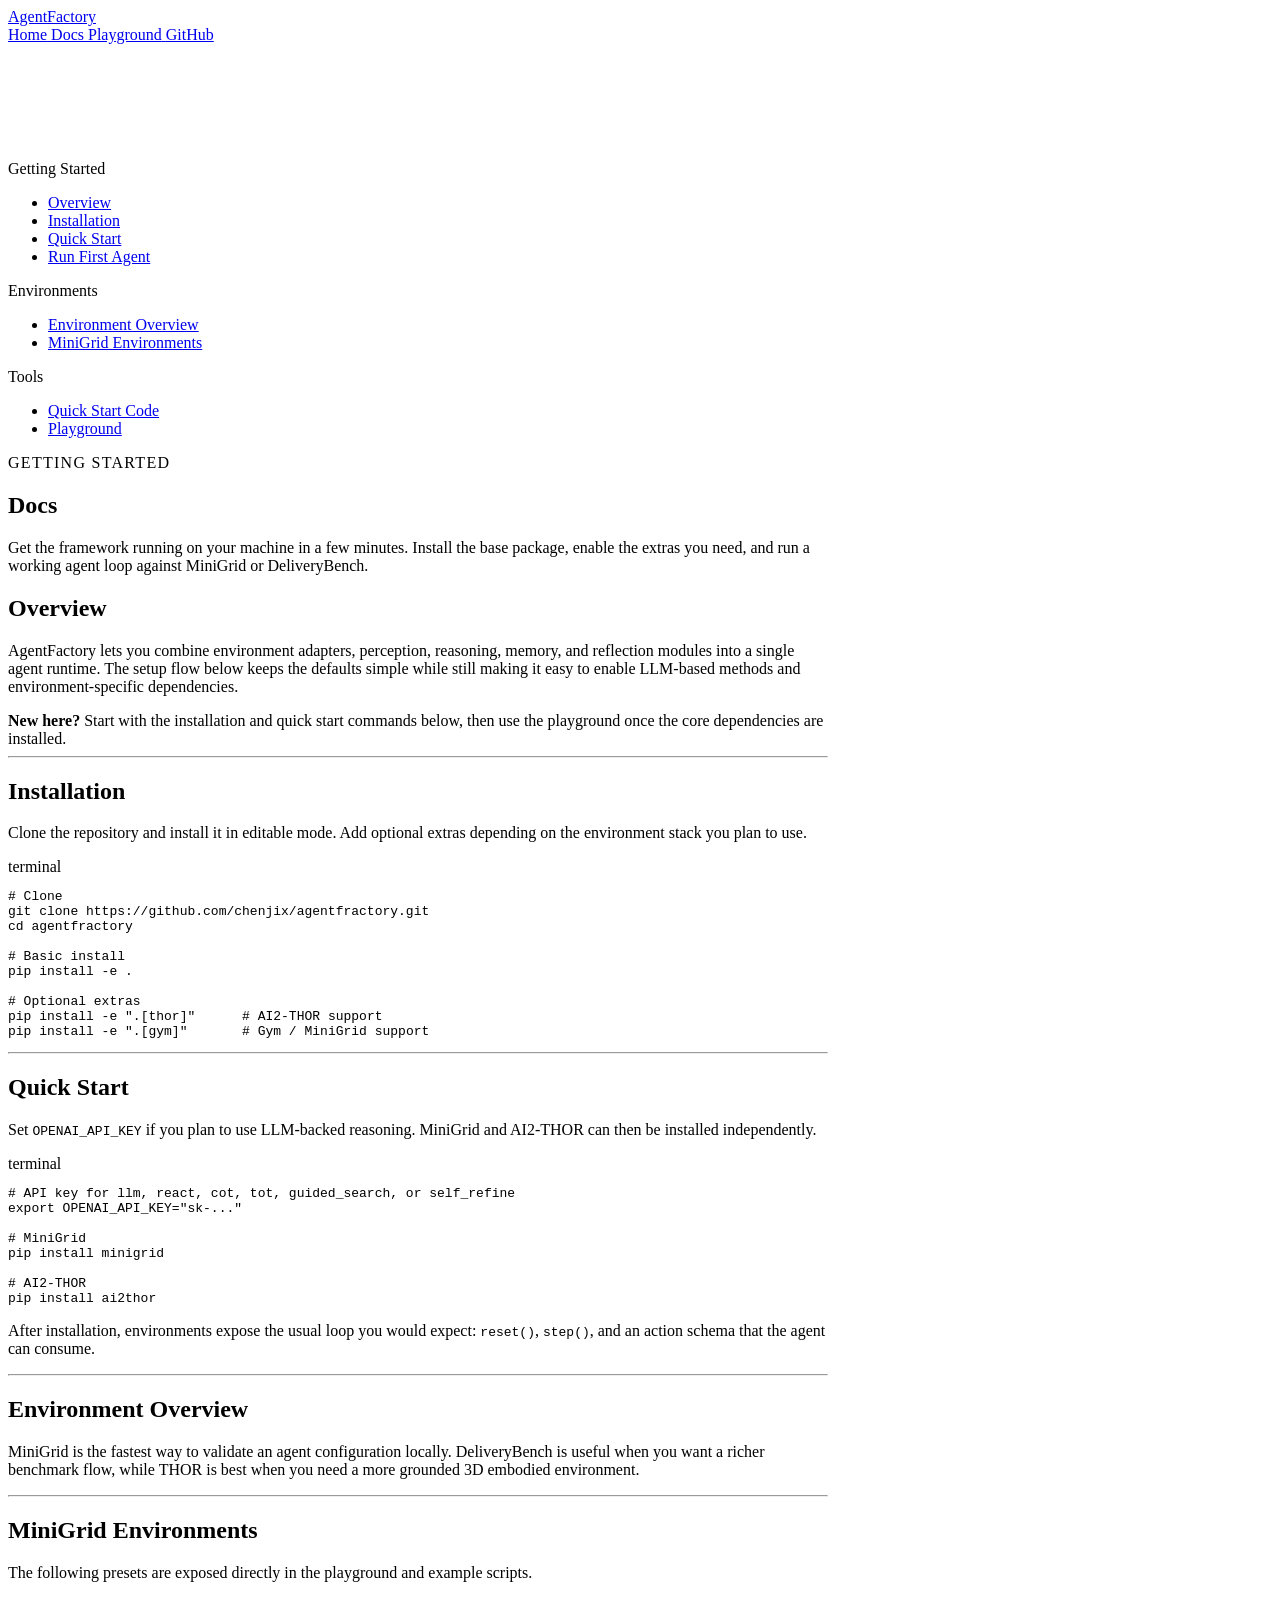
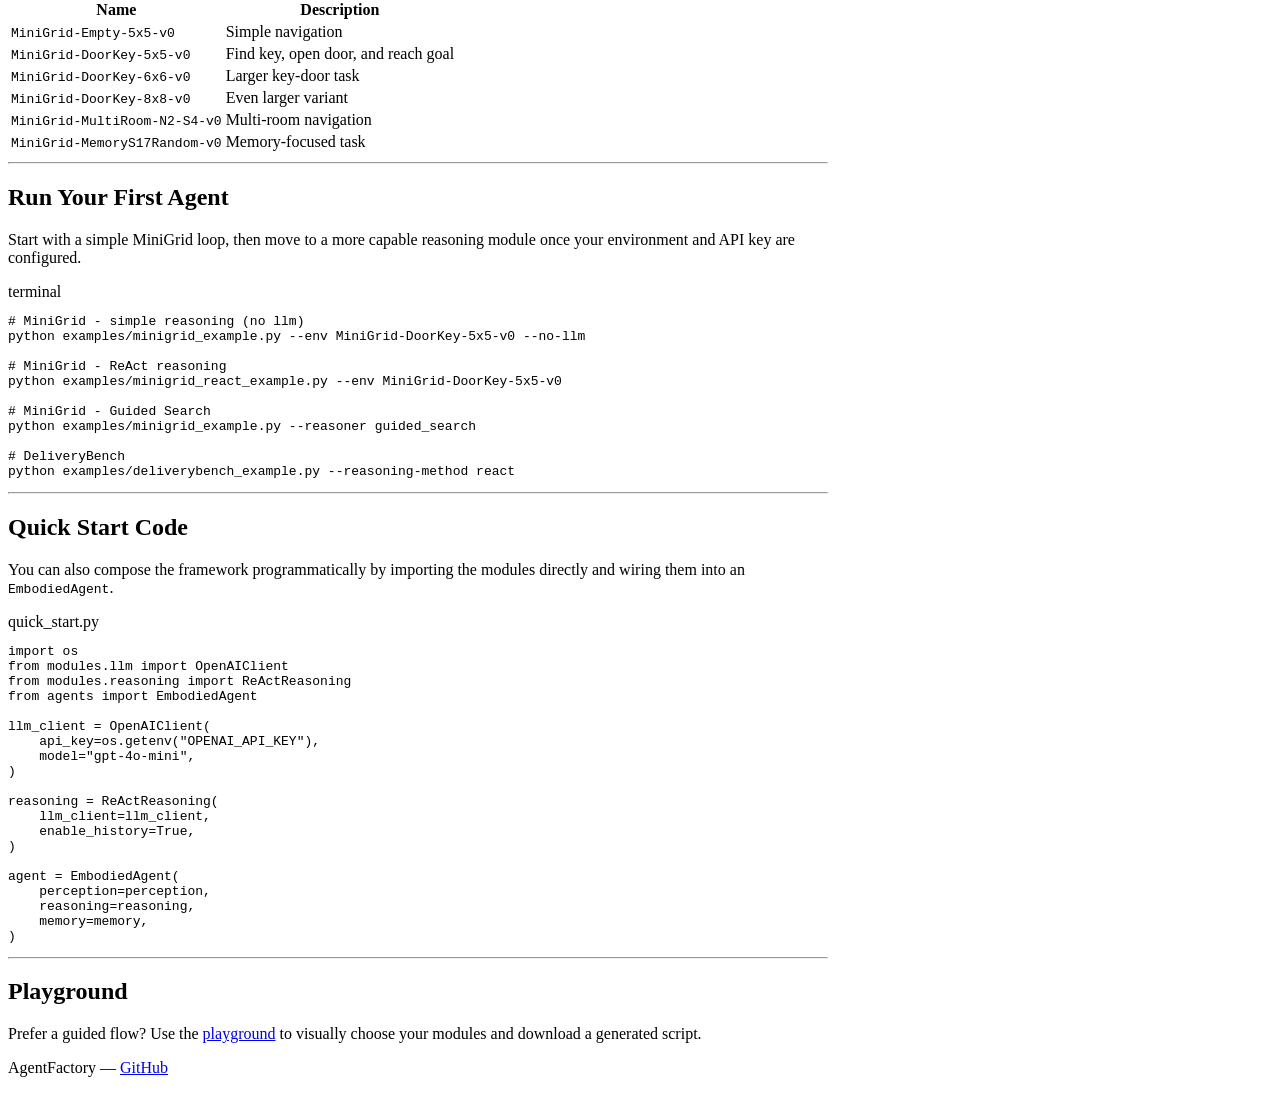
==== docs.html @ db305f82 "added html" ====
<!DOCTYPE html>
<html lang="en">

<head>
  <meta charset="UTF-8" />
  <meta name="viewport" content="width=device-width, initial-scale=1" />
  <title>Docs — AgentFactory</title>
  <meta name="description" content="Step-by-step installation and environment setup for AgentFactory." />

  <!-- Bulma + extensions -->
  <link rel="stylesheet" href="css/bulma.min.css" />
  <link rel="stylesheet" href="css/bulma-carousel.min.css" />
  <link rel="stylesheet" href="css/bulma-slider.min.css" />
  <link rel="stylesheet" href="css/fontawesome.all.min.css" />

  <!-- Project overrides -->
  <link rel="stylesheet" href="css/index.css" />
</head>

<body class="docs-light">

  <!-- ── Navbar ─────────────────────────────────────────────── -->
  <nav class="navbar is-fixed-top" role="navigation" aria-label="main navigation">
    <div class="container">
      <div class="navbar-brand">
        <a class="navbar-item has-text-weight-semibold" href="index.html">
          <span class="icon has-text-info mr-2"><i class="fas fa-robot"></i></span>
          AgentFactory
        </a>
        <a role="button" class="navbar-burger" aria-label="menu" aria-expanded="false" data-target="mainNav">
          <span aria-hidden="true"></span>
          <span aria-hidden="true"></span>
          <span aria-hidden="true"></span>
        </a>
      </div>
      <div id="mainNav" class="navbar-menu">
        <div class="navbar-end">
          <a class="navbar-item" href="index.html">
            <span class="icon"><i class="fas fa-home"></i></span><span>Home</span>
          </a>
          <a class="navbar-item is-active" href="docs.html">
            <span class="icon"><i class="fas fa-book"></i></span><span>Docs</span>
          </a>
          <a class="navbar-item" href="playground.html">
            <span class="icon"><i class="fas fa-cogs"></i></span><span>Playground</span>
          </a>
          <a class="navbar-item" href="https://github.com/chenjix/agentfractory" target="_blank" rel="noopener">
            <span class="icon"><i class="fab fa-github"></i></span><span>GitHub</span>
          </a>
        </div>
      </div>
    </div>
  </nav>

  <!-- ── Main content ───────────────────────────────────────── -->
  <section class="section" style="padding-top: 100px;">
    <div class="container">
      <div class="columns">

        <!-- Sidebar -->
        <div class="column is-3">
          <aside class="menu is-sticky" style="position: sticky; top: 88px;">
            <p class="menu-label">Getting Started</p>
            <ul class="menu-list">
              <li><a class="is-active" href="#overview">Overview</a></li>
              <li><a href="#installation">Installation</a></li>
              <li><a href="#quick-start">Quick Start</a></li>
              <li><a href="#run-first-agent">Run First Agent</a></li>
            </ul>
            <p class="menu-label">Environments</p>
            <ul class="menu-list">
              <li><a href="#environment-overview">Environment Overview</a></li>
              <li><a href="#minigrid-environments">MiniGrid Environments</a></li>
            </ul>
            <p class="menu-label">Tools</p>
            <ul class="menu-list">
              <li><a href="#quick-start-code">Quick Start Code</a></li>
              <li><a href="#interactive-demo">Playground</a></li>
            </ul>
          </aside>
        </div>

        <!-- Content -->
        <div class="column is-9">
          <div class="content" style="max-width: 820px;">

            <!-- Header -->
            <header id="overview" class="mb-6">
              <p class="is-size-7 has-text-weight-bold has-text-grey" style="text-transform: uppercase; letter-spacing: 0.08em;">Getting Started</p>
              <h1 class="title is-2 mt-2">Docs</h1>
              <p class="subtitle is-5 has-text-grey">
                Get the framework running on your machine in a few minutes. Install the base package,
                enable the extras you need, and run a working agent loop against MiniGrid or DeliveryBench.
              </p>
            </header>

            <!-- Overview -->
            <section class="mb-6">
              <h2 class="title is-4">Overview</h2>
              <p>
                AgentFactory lets you combine environment adapters, perception,
                reasoning, memory, and reflection modules into a single agent runtime. The setup flow
                below keeps the defaults simple while still making it easy to enable LLM-based methods
                and environment-specific dependencies.
              </p>
              <div class="notification is-info is-light mt-4">
                <strong>New here?</strong> Start with the installation and quick start commands below,
                then use the playground once the core dependencies are installed.
              </div>
            </section>

            <!-- Installation -->
            <hr />
            <section id="installation" class="mb-6">
              <h2 class="title is-4">Installation</h2>
              <p>
                Clone the repository and install it in editable mode. Add optional extras depending on
                the environment stack you plan to use.
              </p>
              <div class="code-panel mt-4">
                <div class="code-toolbar">
                  <span class="code-filename">terminal</span>
                </div>
                <div class="code-body">
                  <pre><span class="cmt"># Clone</span>
git clone https://github.com/chenjix/agentfractory.git
cd agentfractory

<span class="cmt"># Basic install</span>
pip install -e .

<span class="cmt"># Optional extras</span>
pip install -e <span class="str">".[thor]"</span>      <span class="cmt"># AI2-THOR support</span>
pip install -e <span class="str">".[gym]"</span>       <span class="cmt"># Gym / MiniGrid support</span></pre>
                </div>
              </div>
            </section>

            <!-- Quick Start -->
            <hr />
            <section id="quick-start" class="mb-6">
              <h2 class="title is-4">Quick Start</h2>
              <p>
                Set <code class="setup-inline-code">OPENAI_API_KEY</code> if you plan to use
                LLM-backed reasoning. MiniGrid and AI2-THOR can then be installed independently.
              </p>
              <div class="code-panel mt-4">
                <div class="code-toolbar">
                  <span class="code-filename">terminal</span>
                </div>
                <div class="code-body">
                  <pre><span class="cmt"># API key for llm, react, cot, tot, guided_search, or self_refine</span>
<span class="kw">export</span> OPENAI_API_KEY=<span class="str">"sk-..."</span>

<span class="cmt"># MiniGrid</span>
pip install minigrid

<span class="cmt"># AI2-THOR</span>
pip install ai2thor</pre>
                </div>
              </div>
              <p class="mt-4">
                After installation, environments expose the usual loop you would expect:
                <code class="setup-inline-code">reset()</code>,
                <code class="setup-inline-code">step()</code>, and an action schema that the agent can
                consume.
              </p>
            </section>

            <!-- Environment Overview -->
            <hr />
            <section id="environment-overview" class="mb-6">
              <h2 class="title is-4">Environment Overview</h2>
              <p>
                MiniGrid is the fastest way to validate an agent configuration locally. DeliveryBench
                is useful when you want a richer benchmark flow, while THOR is best when you need a
                more grounded 3D embodied environment.
              </p>
            </section>

            <!-- MiniGrid Environments -->
            <hr />
            <section id="minigrid-environments" class="mb-6">
              <h2 class="title is-4">MiniGrid Environments</h2>
              <p>
                The following presets are exposed directly in the playground and example scripts.
              </p>
              <div class="box mt-4 p-0" style="overflow: hidden;">
                <table class="table is-striped is-fullwidth mb-0">
                  <thead>
                    <tr>
                      <th>Name</th>
                      <th>Description</th>
                    </tr>
                  </thead>
                  <tbody>
                    <tr>
                      <td><code>MiniGrid-Empty-5x5-v0</code></td>
                      <td>Simple navigation</td>
                    </tr>
                    <tr>
                      <td><code>MiniGrid-DoorKey-5x5-v0</code></td>
                      <td>Find key, open door, and reach goal</td>
                    </tr>
                    <tr>
                      <td><code>MiniGrid-DoorKey-6x6-v0</code></td>
                      <td>Larger key-door task</td>
                    </tr>
                    <tr>
                      <td><code>MiniGrid-DoorKey-8x8-v0</code></td>
                      <td>Even larger variant</td>
                    </tr>
                    <tr>
                      <td><code>MiniGrid-MultiRoom-N2-S4-v0</code></td>
                      <td>Multi-room navigation</td>
                    </tr>
                    <tr>
                      <td><code>MiniGrid-MemoryS17Random-v0</code></td>
                      <td>Memory-focused task</td>
                    </tr>
                  </tbody>
                </table>
              </div>
            </section>

            <!-- Run Your First Agent -->
            <hr />
            <section id="run-first-agent" class="mb-6">
              <h2 class="title is-4">Run Your First Agent</h2>
              <p>
                Start with a simple MiniGrid loop, then move to a more capable reasoning module once
                your environment and API key are configured.
              </p>
              <div class="code-panel mt-4">
                <div class="code-toolbar">
                  <span class="code-filename">terminal</span>
                </div>
                <div class="code-body">
                  <pre><span class="cmt"># MiniGrid - simple reasoning (no llm)</span>
python examples/minigrid_example.py --env MiniGrid-DoorKey-5x5-v0 --no-llm

<span class="cmt"># MiniGrid - ReAct reasoning</span>
python examples/minigrid_react_example.py --env MiniGrid-DoorKey-5x5-v0

<span class="cmt"># MiniGrid - Guided Search</span>
python examples/minigrid_example.py --reasoner guided_search

<span class="cmt"># DeliveryBench</span>
python examples/deliverybench_example.py --reasoning-method react</pre>
                </div>
              </div>
            </section>

            <!-- Quick Start Code -->
            <hr />
            <section id="quick-start-code" class="mb-6">
              <h2 class="title is-4">Quick Start Code</h2>
              <p>
                You can also compose the framework programmatically by importing the modules directly
                and wiring them into an <code class="setup-inline-code">EmbodiedAgent</code>.
              </p>
              <div class="code-panel mt-4">
                <div class="code-toolbar">
                  <span class="code-filename">quick_start.py</span>
                </div>
                <div class="code-body">
                  <pre><span class="kw">import</span> os
<span class="kw">from</span> modules.llm <span class="kw">import</span> OpenAIClient
<span class="kw">from</span> modules.reasoning <span class="kw">import</span> ReActReasoning
<span class="kw">from</span> agents <span class="kw">import</span> EmbodiedAgent

llm_client = OpenAIClient(
    api_key=os.getenv(<span class="str">"OPENAI_API_KEY"</span>),
    model=<span class="str">"gpt-4o-mini"</span>,
)

reasoning = ReActReasoning(
    llm_client=llm_client,
    enable_history=<span class="kw">True</span>,
)

agent = EmbodiedAgent(
    perception=perception,
    reasoning=reasoning,
    memory=memory,
)</pre>
                </div>
              </div>
            </section>

            <!-- Interactive Demo -->
            <hr />
            <section id="interactive-demo" class="mb-6">
              <h2 class="title is-4">Playground</h2>
              <p>
                Prefer a guided flow? Use the <a href="playground.html">playground</a>
                to visually choose your modules and download a generated script.
              </p>
            </section>

          </div>
        </div>
      </div>
    </div>
  </section>

  <!-- ── Footer ─────────────────────────────────────────────── -->
  <footer class="footer">
    <div class="content has-text-centered">
      <p>
        AgentFactory &mdash;
        <a href="https://github.com/chenjix/agentfractory" target="_blank" rel="noopener">GitHub</a>
      </p>
    </div>
  </footer>

  <!-- ── Scripts ────────────────────────────────────────────── -->
  <script src="js/fontawesome.all.min.js"></script>
  <script>
    document.addEventListener('DOMContentLoaded', () => {
      // Navbar burger toggle
      const burgers = document.querySelectorAll('.navbar-burger');
      burgers.forEach(burger => {
        burger.addEventListener('click', () => {
          const target = document.getElementById(burger.dataset.target);
          burger.classList.toggle('is-active');
          target.classList.toggle('is-active');
        });
      });

      // Sidebar scroll spy
      const links = Array.from(document.querySelectorAll('.menu-list a'));
      const sections = links
        .map(link => document.querySelector(link.getAttribute('href')))
        .filter(Boolean);

      function setActive(id) {
        links.forEach(link => {
          const isMatch = link.getAttribute('href') === `#${id}`;
          if (isMatch) {
            link.classList.add('is-active');
          } else {
            link.classList.remove('is-active');
          }
        });
      }

      const observer = new IntersectionObserver((entries) => {
        const visible = entries
          .filter(entry => entry.isIntersecting)
          .sort((a, b) => b.intersectionRatio - a.intersectionRatio)[0];
        if (visible) {
          setActive(visible.target.id);
        }
      }, {
        rootMargin: '-20% 0px -60% 0px',
        threshold: [0.2, 0.4, 0.6]
      });

      sections.forEach(section => observer.observe(section));
    });
  </script>
</body>

</html>
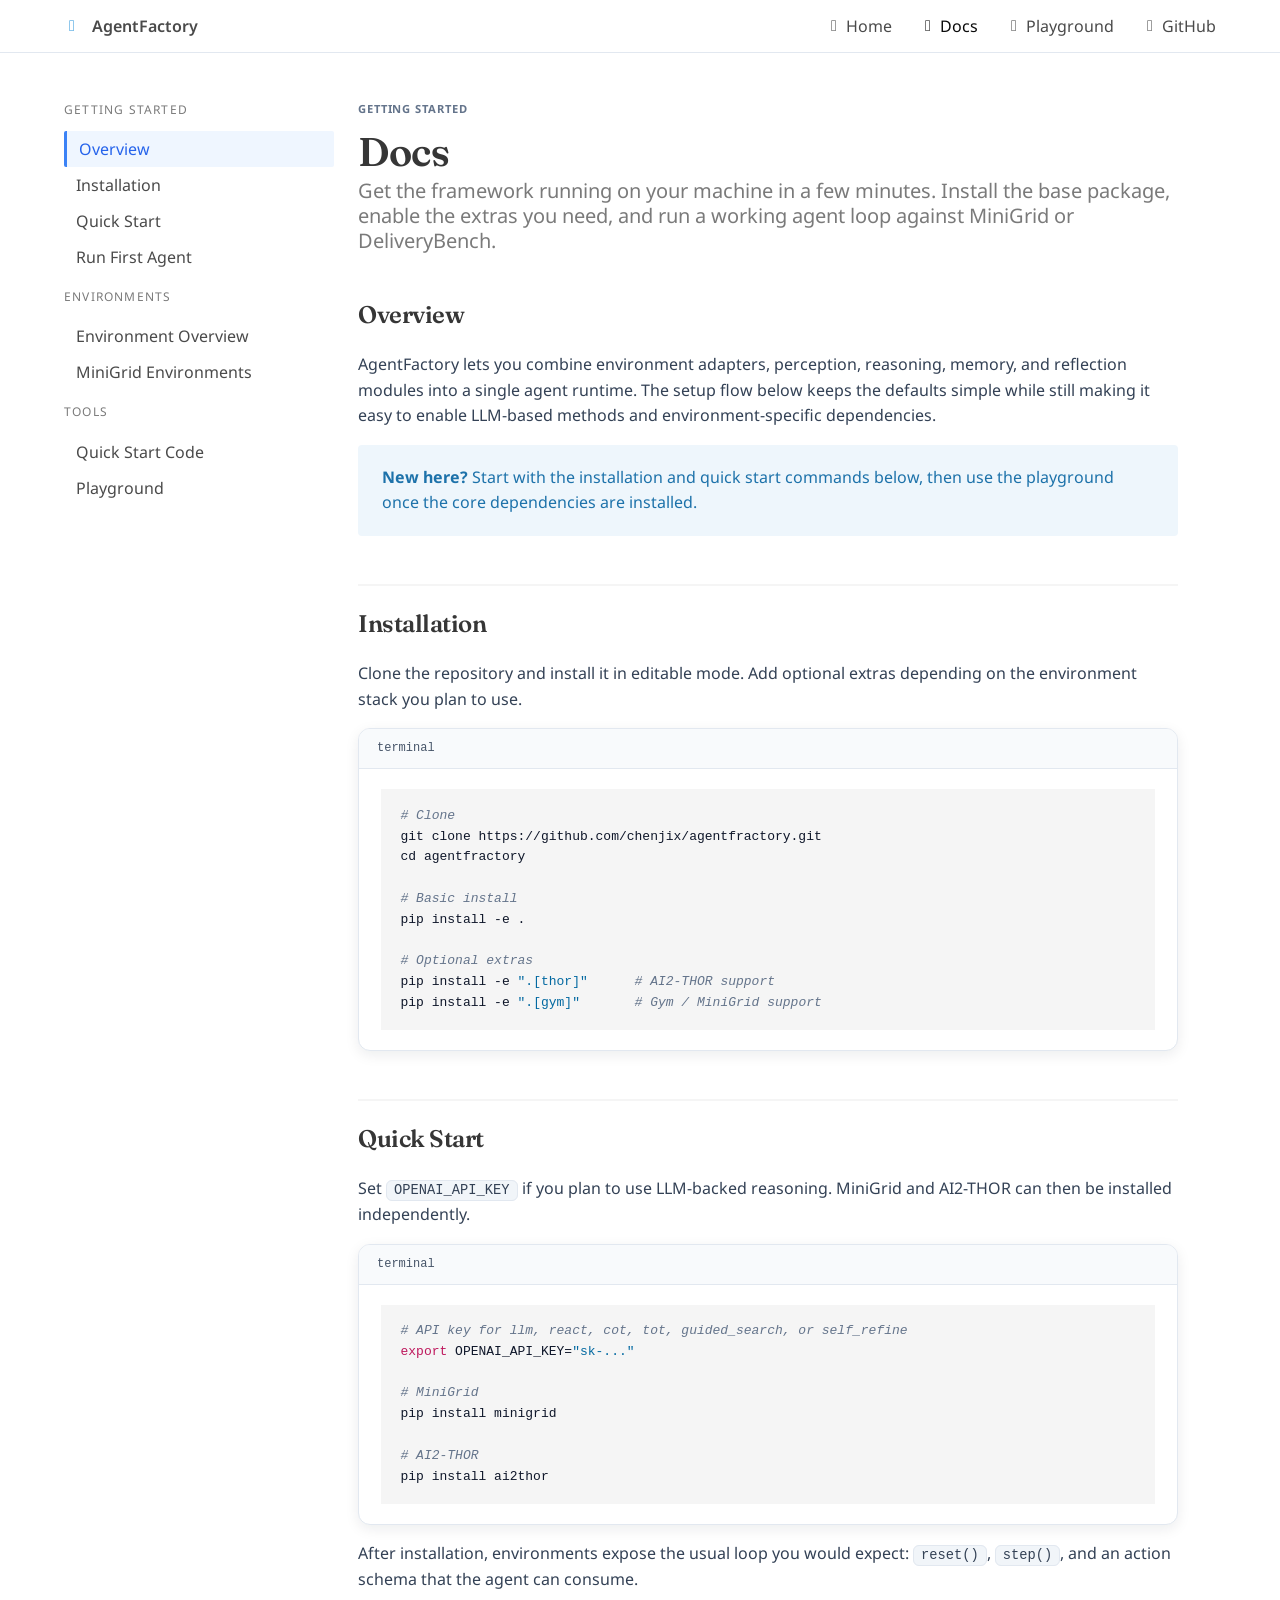
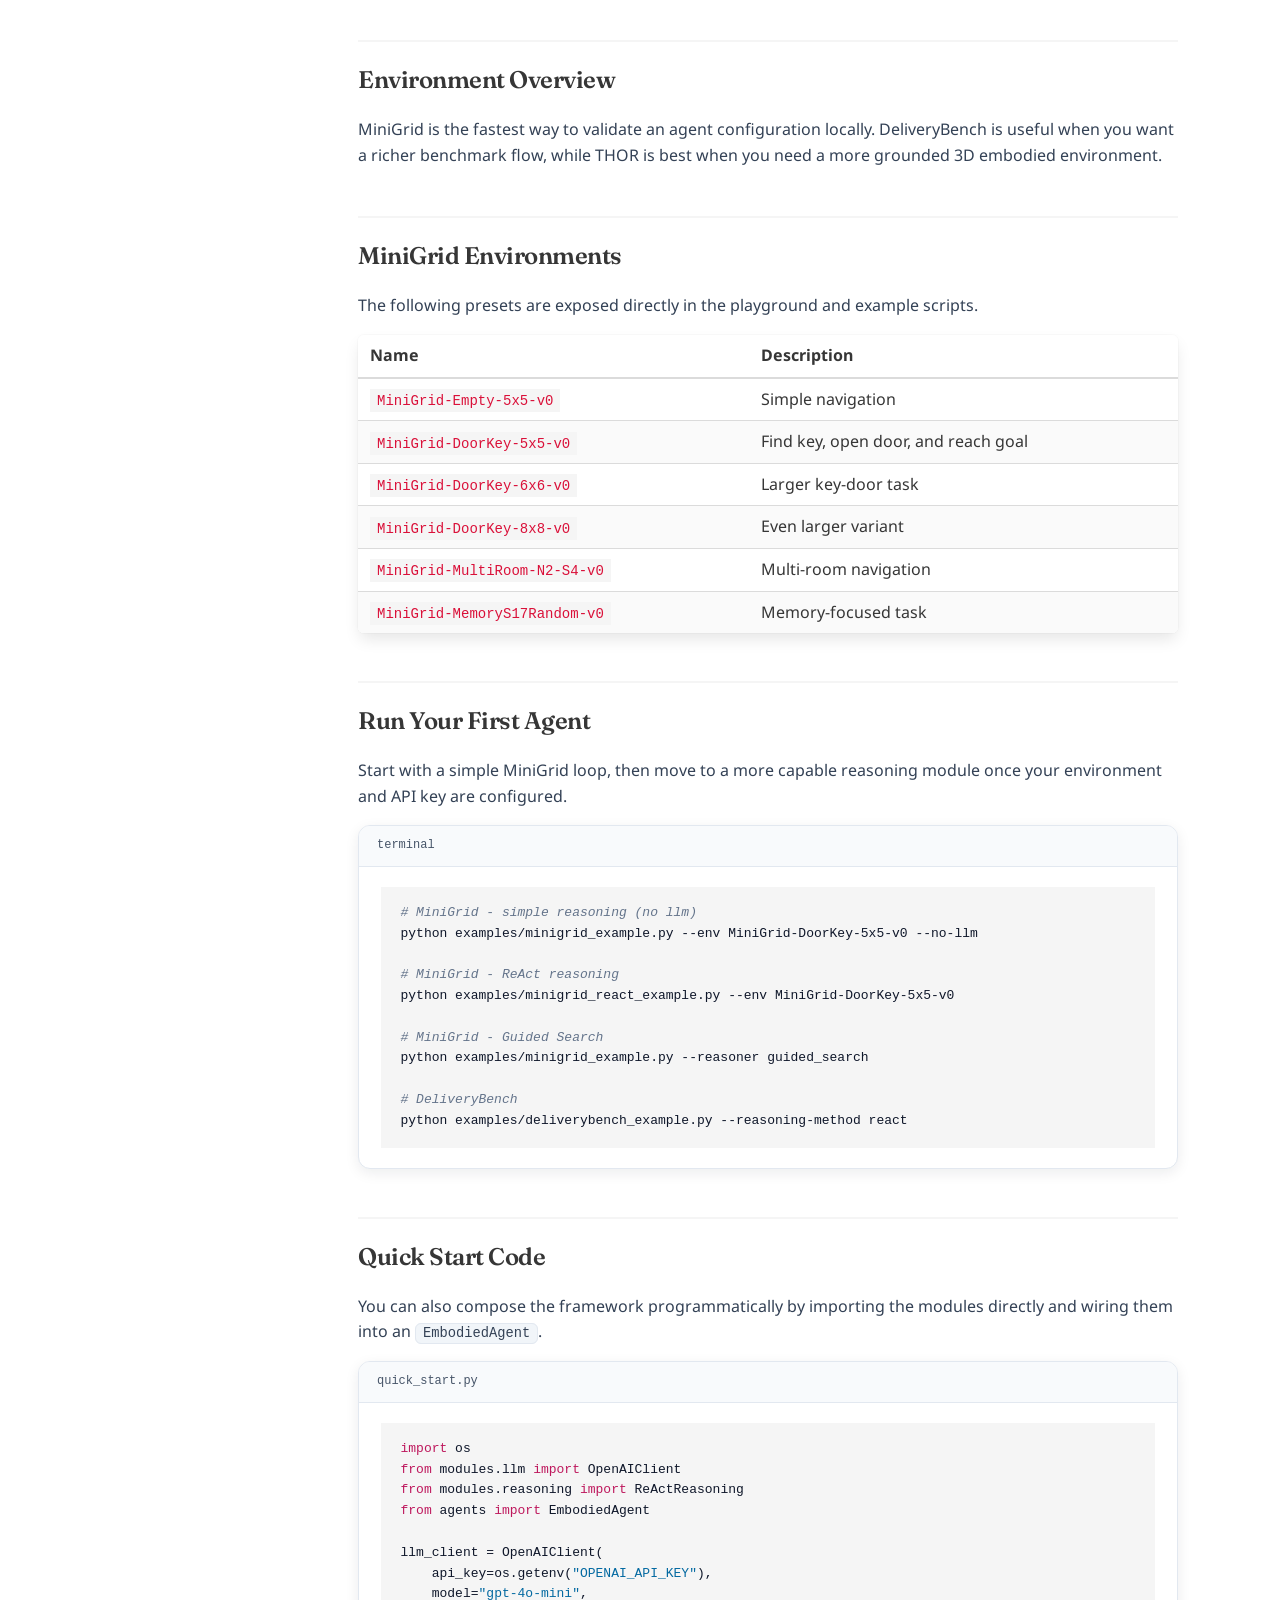
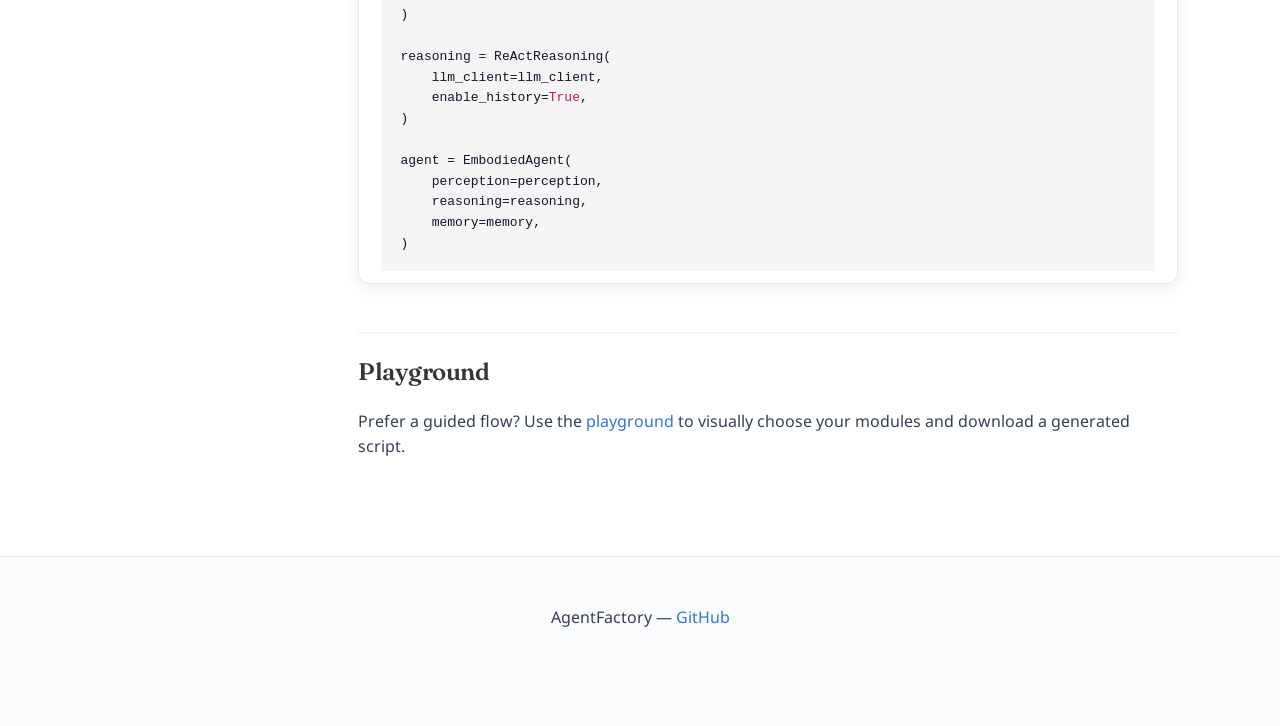
==== commit 5dff5801: "fix doc pages" ====
--- a/docs.html
+++ b/docs.html
@@ -53,13 +53,13 @@
   </nav>
 
   <!-- ── Main content ───────────────────────────────────────── -->
-  <section class="section" style="padding-top: 100px;">
+  <section class="section is-first-below-nav">
     <div class="container">
       <div class="columns">
 
         <!-- Sidebar -->
         <div class="column is-3">
-          <aside class="menu is-sticky" style="position: sticky; top: 88px;">
+          <aside class="menu docs-sidebar">
             <p class="menu-label">Getting Started</p>
             <ul class="menu-list">
               <li><a class="is-active" href="#overview">Overview</a></li>
@@ -82,12 +82,12 @@
 
         <!-- Content -->
         <div class="column is-9">
-          <div class="content" style="max-width: 820px;">
+          <div class="content docs-content-narrow">
 
             <!-- Header -->
             <header id="overview" class="mb-6">
-              <p class="is-size-7 has-text-weight-bold has-text-grey" style="text-transform: uppercase; letter-spacing: 0.08em;">Getting Started</p>
-              <h1 class="title is-2 mt-2">Docs</h1>
+              <p class="section-eyebrow section-eyebrow--muted">Getting Started</p>
+              <h1 class="title is-2 mt-2 heading-display">Docs</h1>
               <p class="subtitle is-5 has-text-grey">
                 Get the framework running on your machine in a few minutes. Install the base package,
                 enable the extras you need, and run a working agent loop against MiniGrid or DeliveryBench.
@@ -96,7 +96,7 @@
 
             <!-- Overview -->
             <section class="mb-6">
-              <h2 class="title is-4">Overview</h2>
+              <h2 class="title is-4 heading-display">Overview</h2>
               <p>
                 AgentFactory lets you combine environment adapters, perception,
                 reasoning, memory, and reflection modules into a single agent runtime. The setup flow
@@ -112,7 +112,7 @@
             <!-- Installation -->
             <hr />
             <section id="installation" class="mb-6">
-              <h2 class="title is-4">Installation</h2>
+              <h2 class="title is-4 heading-display">Installation</h2>
               <p>
                 Clone the repository and install it in editable mode. Add optional extras depending on
                 the environment stack you plan to use.
@@ -139,7 +139,7 @@
             <!-- Quick Start -->
             <hr />
             <section id="quick-start" class="mb-6">
-              <h2 class="title is-4">Quick Start</h2>
+              <h2 class="title is-4 heading-display">Quick Start</h2>
               <p>
                 Set <code class="setup-inline-code">OPENAI_API_KEY</code> if you plan to use
                 LLM-backed reasoning. MiniGrid and AI2-THOR can then be installed independently.
@@ -170,7 +170,7 @@
             <!-- Environment Overview -->
             <hr />
             <section id="environment-overview" class="mb-6">
-              <h2 class="title is-4">Environment Overview</h2>
+              <h2 class="title is-4 heading-display">Environment Overview</h2>
               <p>
                 MiniGrid is the fastest way to validate an agent configuration locally. DeliveryBench
                 is useful when you want a richer benchmark flow, while THOR is best when you need a
@@ -181,11 +181,11 @@
             <!-- MiniGrid Environments -->
             <hr />
             <section id="minigrid-environments" class="mb-6">
-              <h2 class="title is-4">MiniGrid Environments</h2>
+              <h2 class="title is-4 heading-display">MiniGrid Environments</h2>
               <p>
                 The following presets are exposed directly in the playground and example scripts.
               </p>
-              <div class="box mt-4 p-0" style="overflow: hidden;">
+              <div class="box mt-4 p-0 overflow-hidden">
                 <table class="table is-striped is-fullwidth mb-0">
                   <thead>
                     <tr>
@@ -226,7 +226,7 @@
             <!-- Run Your First Agent -->
             <hr />
             <section id="run-first-agent" class="mb-6">
-              <h2 class="title is-4">Run Your First Agent</h2>
+              <h2 class="title is-4 heading-display">Run Your First Agent</h2>
               <p>
                 Start with a simple MiniGrid loop, then move to a more capable reasoning module once
                 your environment and API key are configured.
@@ -254,7 +254,7 @@
             <!-- Quick Start Code -->
             <hr />
             <section id="quick-start-code" class="mb-6">
-              <h2 class="title is-4">Quick Start Code</h2>
+              <h2 class="title is-4 heading-display">Quick Start Code</h2>
               <p>
                 You can also compose the framework programmatically by importing the modules directly
                 and wiring them into an <code class="setup-inline-code">EmbodiedAgent</code>.
@@ -291,7 +291,7 @@
             <!-- Interactive Demo -->
             <hr />
             <section id="interactive-demo" class="mb-6">
-              <h2 class="title is-4">Playground</h2>
+              <h2 class="title is-4 heading-display">Playground</h2>
               <p>
                 Prefer a guided flow? Use the <a href="playground.html">playground</a>
                 to visually choose your modules and download a generated script.
@@ -305,7 +305,7 @@
   </section>
 
   <!-- ── Footer ─────────────────────────────────────────────── -->
-  <footer class="footer">
+  <footer class="footer site-footer">
     <div class="content has-text-centered">
       <p>
         AgentFactory &mdash;
--- a/css/index.css
+++ b/css/index.css
@@ -0,0 +1,1006 @@
+/* ── AgentFactory – Bulma overrides & project-specific styles ─── */
+
+/* ── Google Fonts: UI + display headings ─────────────────────── */
+@import url('https://fonts.googleapis.com/css2?family=Fraunces:wght@600;700&family=Noto+Sans:wght@400;500;600;700&display=swap');
+
+/* ── Design tokens ────────────────────────────────────────────── */
+:root {
+  --brand-gold: #c1923d;
+  --accent: #0ea5e9;
+  --accent-dim: #0284c7;
+  --accent-hover: #38bdf8;
+  --accent-glow: rgba(14, 165, 233, .2);
+  --mono: 'Courier New', 'Courier', monospace;
+  --sans: 'Noto Sans', 'Helvetica Neue', Arial, sans-serif;
+  --display: 'Fraunces', 'Georgia', 'Times New Roman', serif;
+  --text-muted: #475569;
+  --text-dim: #64748b;
+  --text-body: #334155;
+  --border: #e2e8f0;
+  --shadow-card: 0 2px 8px rgba(15, 23, 42, .06);
+
+  /* Spacing scale */
+  --space-xs: 0.25rem;
+  --space-sm: 0.5rem;
+  --space-md: 1rem;
+  --space-lg: 1.5rem;
+  --space-xl: 2rem;
+  --space-2xl: 3rem;
+  --space-3xl: 4rem;
+
+  /* Layout */
+  --navbar-height: 52px;
+  --content-max: 52rem;
+  --content-max-wide: 56rem;
+  --section-y: var(--space-2xl);
+  --section-y-tight: var(--space-xl);
+  --sticky-offset: 2.25rem;
+}
+
+/* ── Global ───────────────────────────────────────────────────── */
+html {
+  -webkit-font-smoothing: antialiased;
+  -moz-osx-font-smoothing: grayscale;
+}
+
+body {
+  font-family: var(--sans);
+  color: var(--text-body);
+  line-height: 1.6;
+  overflow-x: hidden;
+}
+
+/* Section rhythm (Bulma default is 3rem; align with tokens) */
+.section {
+  padding-top: var(--section-y);
+  padding-bottom: var(--section-y);
+}
+
+.section.is-tight {
+  padding-top: var(--section-y-tight);
+  padding-bottom: var(--section-y-tight);
+}
+
+/* Clear fixed navbar */
+.has-navbar-offset {
+  padding-top: var(--navbar-height);
+}
+
+/* First content block under fixed nav (replaces ad-hoc ~100px section padding) */
+.section.is-first-below-nav {
+  padding-top: calc(var(--navbar-height) + var(--space-2xl));
+}
+
+/* Section intros: title + subtitle */
+.section-intro {
+  margin-bottom: var(--space-xl);
+}
+
+.section-intro--center {
+  text-align: center;
+}
+
+.section-intro--center .subtitle {
+  margin-left: auto;
+  margin-right: auto;
+  max-width: 42rem;
+}
+
+.section-intro--left .subtitle {
+  max-width: 40rem;
+}
+
+.section-intro--wide .subtitle {
+  max-width: 50rem;
+}
+
+.section-eyebrow {
+  font-size: 0.7rem;
+  font-weight: 700;
+  letter-spacing: 0.1em;
+  text-transform: uppercase;
+  color: var(--accent-dim);
+  margin-bottom: var(--space-sm);
+}
+
+.section-eyebrow--muted {
+  color: var(--text-dim);
+  letter-spacing: 0.08em;
+}
+
+/* Display headings (major sections) */
+.heading-display {
+  font-family: var(--display);
+  font-weight: 700;
+  letter-spacing: -0.02em;
+  line-height: 1.15;
+  color: #0f172a;
+}
+
+.title.heading-display {
+  font-family: var(--display);
+}
+
+/* Prose width for long copy */
+.prose-measure {
+  max-width: var(--content-max);
+  margin-left: auto;
+  margin-right: auto;
+}
+
+.flex-gap-sm {
+  gap: var(--space-md);
+}
+
+.flex-gap-md {
+  gap: 1rem;
+}
+
+.flex-gap-xs {
+  gap: 0.75rem;
+}
+
+.flex-gap-tight {
+  gap: 0.5rem;
+}
+
+.media-rounded {
+  border-radius: 12px;
+}
+
+.img-fluid-rounded {
+  display: block;
+  max-width: 100%;
+  height: auto;
+  margin-left: auto;
+  margin-right: auto;
+  border-radius: 8px;
+}
+
+.overflow-hidden {
+  overflow: hidden;
+}
+
+/* Docs: sticky sidebar below navbar */
+.docs-sidebar {
+  position: sticky;
+  top: calc(var(--navbar-height) + var(--sticky-offset));
+}
+
+.docs-content-narrow {
+  max-width: 51.25rem;
+}
+
+/* Footer separation */
+.site-footer {
+  border-top: 1px solid var(--border);
+  padding-top: var(--space-2xl);
+  background: #fafbfc;
+}
+
+/* Alternating section band */
+.section.section-alt {
+  background: #f8fafc;
+}
+
+/* Override Bulma navbar background for sticky blur effect */
+.navbar.is-fixed-top {
+  backdrop-filter: blur(12px);
+  -webkit-backdrop-filter: blur(12px);
+  background: rgba(255, 255, 255, .92) !important;
+  border-bottom: 1px solid var(--border);
+}
+
+.navbar-item img.brand-logo {
+  max-height: 2rem;
+}
+
+/* ── Hero brand title ─────────────────────────────────────────── */
+.brand-title {
+  color: var(--brand-gold);
+  font-family: var(--display);
+  font-size: clamp(2.25rem, 5vw, 3.6rem);
+  font-weight: 700;
+  letter-spacing: -0.02em;
+  line-height: 1.08;
+}
+
+@media (max-width: 768px) {
+  .brand-title {
+    font-size: clamp(2rem, 7vw, 2.5rem);
+  }
+}
+
+/* ── Abstract pill links ──────────────────────────────────────── */
+.abstract-pill {
+  border: 2px solid #2f3640;
+  border-radius: 999px;
+  color: #20242b;
+  font-weight: 500;
+  transition: transform 120ms ease, background 120ms ease;
+}
+.abstract-pill:hover {
+  transform: translateY(-2px);
+  background: #f8fafc;
+}
+.abstract-pill .icon {
+  margin-right: 0 !important;
+}
+
+/* ── Design diagram ───────────────────────────────────────────── */
+.design-diagram-image {
+  display: block;
+  width: min(50%, 720px);
+  height: auto;
+  border-radius: 10px;
+}
+@media (max-width: 768px) {
+  .design-diagram-image {
+    width: 100%;
+  }
+}
+
+/* ── Abstract copy ────────────────────────────────────────────── */
+.abstract-copy {
+  font-size: clamp(1.03rem, 1.7vw, 1.125rem);
+  line-height: 1.85;
+  color: var(--text-muted);
+  text-align: left;
+  max-width: var(--content-max);
+  margin-left: auto;
+  margin-right: auto;
+}
+
+.hero-lead {
+  color: #1e293b;
+  max-width: 48.75rem;
+  margin-left: auto;
+  margin-right: auto;
+  line-height: 1.55;
+}
+
+.hero-brand-row {
+  display: flex;
+  justify-content: center;
+  align-items: center;
+  gap: 1rem;
+}
+
+.hero-logo {
+  width: 80px;
+  height: auto;
+}
+
+.pipeline-prose {
+  max-width: 53.75rem;
+  margin: 0 auto;
+  line-height: 1.75;
+  color: var(--text-muted);
+}
+
+/* ── Environment setup copy ───────────────────────────────────── */
+.env-setup-copy {
+  max-width: 920px;
+  margin: 0 auto;
+}
+.env-setup-copy h3 {
+  margin-top: 1.4rem;
+}
+.env-setup-copy ul {
+  margin-left: 1.15rem;
+}
+.env-setup-copy li + li {
+  margin-top: 0.45rem;
+}
+
+/* ── Feature cards ────────────────────────────────────────────── */
+.feature-card {
+  border-radius: 18px;
+  background: linear-gradient(180deg, #ffffff 0%, #fbfdff 100%);
+  transition: border-color 120ms ease, box-shadow 120ms ease, transform 120ms ease;
+}
+.feature-card:hover {
+  border-color: #cbd5e1;
+  box-shadow: 0 4px 14px rgba(15, 23, 42, .08);
+  transform: translateY(-2px);
+}
+.feature-icon {
+  width: 34px;
+  height: 34px;
+  border-radius: 999px;
+  display: inline-flex;
+  align-items: center;
+  justify-content: center;
+  flex-shrink: 0;
+  background: rgba(14, 165, 233, 0.1);
+  color: var(--accent-dim);
+  font-size: 0.9rem;
+  font-weight: 700;
+}
+
+.feature-mosaic {
+  margin-top: 18px;
+  display: grid;
+  grid-template-columns: repeat(2, 1fr);
+  gap: 8px;
+}
+.feature-mosaic span {
+  aspect-ratio: 1.2 / 1;
+  border-radius: 12px;
+  background: linear-gradient(135deg, rgba(14, 165, 233, 0.18), rgba(245, 158, 11, 0.14));
+  border: 1px solid rgba(148, 163, 184, 0.22);
+}
+.feature-mosaic span:nth-child(2),
+.feature-mosaic span:nth-child(3) {
+  background: linear-gradient(135deg, rgba(245, 158, 11, 0.18), rgba(52, 211, 153, 0.14));
+}
+
+/* ── Environment feature list ─────────────────────────────────── */
+.env-feature-list {
+  margin-top: 12px;
+  padding-left: 18px;
+  color: var(--text-muted);
+  font-size: 0.86rem;
+  line-height: 1.7;
+}
+.env-feature-list li + li {
+  margin-top: 4px;
+}
+
+/* ── Demo video ───────────────────────────────────────────────── */
+.demo-video-shell {
+  border: 1px solid var(--border);
+  border-radius: 14px;
+  overflow: hidden;
+  background: #0f172a;
+}
+.demo-video-player {
+  display: block;
+  width: 100%;
+  aspect-ratio: 16 / 9;
+  background: #0f172a;
+}
+
+/* ── Evaluation Results Chart ─────────────────────────────────── */
+.eval-results-card {
+  margin-top: 18px;
+}
+
+.eval-filter-strip {
+  display: flex;
+  align-items: center;
+  gap: 4px;
+  border: 1px solid #cbd5e1;
+  border-radius: 12px;
+  background: #eceff4;
+  padding: 4px;
+  overflow-x: auto;
+  scrollbar-width: thin;
+}
+.eval-filter-label {
+  flex-shrink: 0;
+  font-weight: 700;
+  color: #4b5563;
+  padding: 10px 14px;
+  font-size: 0.96rem;
+}
+.eval-filter-btn {
+  border: 0;
+  background: #f2f2f3;
+  color: #5f6368;
+  border-radius: 8px;
+  font-size: 0.96rem;
+  font-weight: 700;
+  padding: 10px 18px;
+  cursor: pointer;
+  transition: transform 120ms ease, background 120ms ease, color 120ms ease;
+}
+.eval-filter-btn:hover,
+.eval-filter-btn:focus-visible {
+  background: #dfe3ea;
+  color: #111827;
+  transform: translateY(-1px);
+  outline: none;
+}
+.eval-filter-btn.active {
+  background: #aab1bb;
+  color: #ffffff;
+}
+
+.eval-chart-shell {
+  margin-top: 14px;
+  border: 1px solid var(--border);
+  border-radius: 14px;
+  background: linear-gradient(180deg, #ffffff, #fcfdff);
+  padding: 16px 14px;
+  position: relative;
+}
+
+.eval-table-wrap {
+  margin-top: 14px;
+  border: 1px solid var(--border);
+  border-radius: 12px;
+  overflow: auto;
+  background: #ffffff;
+}
+.eval-input-table {
+  width: 100%;
+  border-collapse: collapse;
+  min-width: 760px;
+}
+.eval-input-table th,
+.eval-input-table td {
+  border: 1px solid #d8dee8;
+  padding: 8px 10px;
+  text-align: left;
+  font-size: 0.85rem;
+}
+.eval-input-table th {
+  background: #eef2f7;
+  color: #1f2937;
+  font-weight: 700;
+}
+.eval-input-table td {
+  color: #334155;
+}
+.eval-input-table td:last-child {
+  font-family: var(--mono);
+}
+
+.eval-bars {
+  display: flex;
+  flex-direction: column;
+  gap: 10px;
+}
+.eval-bar-row {
+  width: 100%;
+  border: 0;
+  background: transparent;
+  cursor: pointer;
+  font-family: inherit;
+  text-align: left;
+  display: grid;
+  grid-template-columns: minmax(130px, 180px) minmax(0, 1fr);
+  gap: 10px;
+  align-items: center;
+  border-radius: 10px;
+  padding: 5px 6px;
+}
+.eval-bar-row:hover,
+.eval-bar-row:focus-visible {
+  background: #f8fafc;
+  outline: none;
+}
+.eval-bar-label {
+  font-size: 0.95rem;
+  font-weight: 600;
+  color: #3f3f46;
+  white-space: nowrap;
+  overflow: hidden;
+  text-overflow: ellipsis;
+}
+.eval-bar-track {
+  display: block;
+  height: 30px;
+  border: 1px solid #e2e8f0;
+  border-radius: 8px;
+  background: #f4f6f8;
+  position: relative;
+  overflow: visible;
+}
+.eval-bar-fill {
+  display: block;
+  height: 100%;
+  border-radius: 7px;
+  background: #60a5fa;
+  transition: width 260ms cubic-bezier(0.22, 1, 0.36, 1);
+}
+.eval-bar-row:hover .eval-bar-fill,
+.eval-bar-row:focus-visible .eval-bar-fill {
+  filter: saturate(1.05) brightness(0.98);
+}
+.eval-bar-end {
+  position: absolute;
+  left: calc(var(--bar-pct, 0%) + 8px);
+  top: 50%;
+  transform: translateY(-50%);
+  white-space: nowrap;
+  font-family: var(--mono);
+  font-size: 0.9rem;
+  color: #111827;
+}
+
+.eval-axis-row {
+  margin-top: 10px;
+  display: grid;
+  grid-template-columns: minmax(130px, 180px) minmax(0, 1fr);
+  gap: 10px;
+  align-items: start;
+}
+.eval-axis-spacer {
+  display: block;
+}
+.eval-axis {
+  position: relative;
+  height: 36px;
+  border-top: 1px solid #d8dee8;
+}
+.eval-axis-tick {
+  position: absolute;
+  top: 0;
+  width: 1px;
+  height: 8px;
+  background: #cbd5e1;
+}
+.eval-axis-label {
+  position: absolute;
+  top: 10px;
+  transform: translateX(-50%);
+  font-family: var(--mono);
+  font-size: 0.78rem;
+  color: #475569;
+}
+
+.eval-hover-tooltip {
+  position: absolute;
+  z-index: 15;
+  min-width: 260px;
+  max-width: min(560px, calc(100% - 28px));
+  background: rgba(17, 24, 39, 0.95);
+  color: #f8fafc;
+  border: 1px solid rgba(255, 255, 255, 0.14);
+  border-radius: 10px;
+  box-shadow: 0 10px 30px rgba(15, 23, 42, 0.28);
+  padding: 9px 11px;
+  pointer-events: none;
+  opacity: 0;
+  transform: translateY(3px);
+  transition: opacity 110ms ease, transform 110ms ease;
+}
+.eval-hover-tooltip.visible {
+  opacity: 1;
+  transform: translateY(0);
+}
+.eval-hover-tooltip-title {
+  font-size: 0.95rem;
+  font-weight: 700;
+  line-height: 1.2;
+}
+.eval-hover-tooltip-line {
+  margin-top: 5px;
+  font-size: 0.86rem;
+  line-height: 1.35;
+  color: #e2e8f0;
+}
+.eval-hover-tooltip-line strong {
+  color: #ffffff;
+  font-weight: 600;
+}
+
+/* ── Architecture detail panel ────────────────────────────────── */
+#architecture-detail {
+  line-height: 1.6;
+  color: #334155;
+  transition: all 0.3s ease;
+}
+
+/* ── Surface / Architecture cards ─────────────────────────────── */
+.surface-card {
+  cursor: pointer;
+  transition: border-color 120ms ease, box-shadow 120ms ease;
+}
+.surface-card:hover {
+  border-color: #cbd5e1;
+  box-shadow: 0 4px 14px rgba(15, 23, 42, .08);
+}
+
+/* ── Coverage marquee ─────────────────────────────────────────── */
+@keyframes scroll-left {
+  0%   { transform: translateX(0); }
+  100% { transform: translateX(-50%); }
+}
+@keyframes scroll-right {
+  0%   { transform: translateX(-50%); }
+  100% { transform: translateX(0); }
+}
+.animate-scroll-left {
+  animation: scroll-left 30s linear infinite;
+}
+.animate-scroll-right {
+  animation: scroll-right 30s linear infinite;
+}
+
+.marquee-section {
+  max-width: 960px;
+  margin: 0 auto;
+  border: 1px solid var(--border);
+  border-radius: 14px;
+  overflow: hidden;
+  box-shadow: var(--shadow-card);
+  background: #ffffff;
+}
+.marquee-row {
+  display: flex;
+  align-items: center;
+  border-bottom: 1px solid #e2e8f0;
+  padding: 18px 0;
+  overflow: hidden;
+  background: #ffffff;
+}
+.marquee-row:last-child {
+  border-bottom: none;
+}
+.marquee-label {
+  width: 140px;
+  flex-shrink: 0;
+  padding-left: 20px;
+  font-size: 0.82rem;
+  font-weight: 700;
+  letter-spacing: 0.08em;
+  text-transform: uppercase;
+  color: var(--accent);
+  position: relative;
+  z-index: 2;
+  background: #ffffff;
+  box-shadow: 10px 0 15px -5px rgba(255, 255, 255, 1);
+}
+.marquee-track {
+  overflow: hidden;
+  flex: 1;
+  min-width: 0;
+  position: relative;
+  mask-image: linear-gradient(to right, transparent, black 32px, black calc(100% - 32px), transparent);
+  -webkit-mask-image: linear-gradient(to right, transparent, black 32px, black calc(100% - 32px), transparent);
+}
+.marquee-inner {
+  display: inline-flex;
+  flex-wrap: nowrap;
+  gap: 12px;
+  white-space: nowrap;
+  will-change: transform;
+}
+.marquee-pill {
+  display: inline-block;
+  white-space: nowrap;
+  padding: 6px 16px;
+  border-radius: 8px;
+  border: 1px solid #e2e8f0;
+  background: #f8fafc;
+  color: #334155;
+  font-size: 0.85rem;
+  font-weight: 500;
+  flex-shrink: 0;
+}
+.marquee-row:hover .marquee-inner {
+  animation-play-state: paused;
+}
+@media (max-width: 768px) {
+  .marquee-label {
+    width: 100px;
+    padding-left: 12px;
+    font-size: 0.72rem;
+  }
+  .marquee-pill {
+    padding: 4px 10px;
+    font-size: 0.78rem;
+  }
+}
+
+/* ── Flow step cards ──────────────────────────────────────────── */
+.flow-step {
+  border-radius: 14px;
+  background: linear-gradient(180deg, rgba(14, 165, 233, 0.08), #ffffff);
+}
+.flow-step .step-num {
+  font-family: var(--mono);
+  font-size: 0.78rem;
+  color: var(--accent);
+}
+
+/* ── Code panels (dark theme) ─────────────────────────────────── */
+.code-panel {
+  background: #0f172a;
+  border: 1px solid #1e293b;
+  border-radius: 12px;
+  overflow: hidden;
+  box-shadow: 0 4px 14px rgba(15, 23, 42, .08);
+}
+.code-toolbar {
+  display: flex;
+  align-items: center;
+  justify-content: space-between;
+  padding: 10px 18px;
+  background: #f8fafc;
+  border-bottom: 1px solid var(--border);
+}
+.code-filename {
+  font-family: var(--mono);
+  font-size: 0.75rem;
+  color: var(--text-muted);
+}
+.code-body {
+  padding: 20px 22px;
+  overflow: auto;
+  max-height: 480px;
+}
+.code-body pre {
+  margin: 0;
+  font-family: var(--mono);
+  font-size: 13px;
+  line-height: 1.6;
+  color: #0f172a;
+  white-space: pre;
+  tab-size: 4;
+}
+
+/* V2 code panel (playground) */
+.code-panel-v2 {
+  position: relative;
+  background: #0f172a;
+  border: 1px solid #1e293b;
+  border-radius: 12px;
+  overflow: clip;
+  min-height: 320px;
+}
+.code-panel-v2 .tabs {
+  background: #0f172a;
+  border-bottom: 1px solid #1e293b;
+}
+.code-panel-v2 .tabs ul {
+  border-bottom: none;
+}
+.code-panel-v2 .tabs a {
+  color: #94a3b8;
+  border-bottom: 2px solid transparent;
+}
+.code-panel-v2 .tabs a:hover {
+  color: #f8fafc;
+  border-bottom-color: transparent;
+}
+.code-panel-v2 .tabs li.is-active a {
+  color: var(--accent);
+  border-bottom-color: var(--accent);
+}
+.code-float-actions {
+  position: absolute;
+  top: 12px;
+  right: 12px;
+  display: flex;
+  gap: 6px;
+  opacity: 0;
+  transition: opacity 200ms ease;
+  z-index: 5;
+}
+.code-panel-v2:hover .code-float-actions {
+  opacity: 1;
+}
+.code-float-btn {
+  padding: 5px 12px;
+  font-family: var(--sans);
+  font-size: 0.7rem;
+  font-weight: 500;
+  color: #94a3b8;
+  background: #1e293b;
+  border: 1px solid #334155;
+  border-radius: 6px;
+  cursor: pointer;
+  transition: background 120ms ease, color 120ms ease;
+}
+.code-float-btn:hover {
+  background: #334155;
+  color: #f8fafc;
+}
+.code-float-btn.copied {
+  background: #059669;
+  color: #fff;
+  border-color: #34d399;
+}
+
+.code-display {
+  display: flex;
+  overflow-x: auto;
+  overflow-y: visible;
+  padding: 16px 0;
+}
+.code-display::-webkit-scrollbar { height: 6px; }
+.code-display::-webkit-scrollbar-track { background: transparent; }
+.code-display::-webkit-scrollbar-thumb { background: #334155; border-radius: 3px; }
+.code-display::-webkit-scrollbar-thumb:hover { background: #475569; }
+
+.code-gutter {
+  user-select: none;
+  text-align: right;
+  padding: 0 12px 0 16px;
+  border-right: 1px solid #1e293b;
+  flex-shrink: 0;
+  min-width: 3rem;
+  position: sticky;
+  left: 0;
+  background: #0f172a;
+}
+.code-gutter div {
+  font-family: var(--mono);
+  font-size: 13px;
+  line-height: 1.6;
+  color: #475569;
+}
+.code-pre {
+  margin: 0;
+  padding: 0 16px;
+  flex: 1;
+}
+.code-src {
+  display: block;
+  font-family: var(--mono);
+  font-size: 13px;
+  line-height: 1.6;
+  color: #e2e8f0;
+  white-space: pre;
+  tab-size: 4;
+}
+
+/* ── Syntax tokens (Dracula-inspired) ─────────────────────────── */
+.kw  { color: #ff79c6; font-weight: 500; }
+.fn  { color: #50fa7b; }
+.str { color: #f1fa8c; }
+.cmt { color: #6272a4; font-style: italic; }
+.op  { color: #bd93f9; }
+.num { color: #bd93f9; }
+
+/* Light-theme overrides for docs code panels */
+.docs-light .code-panel {
+  background: #ffffff;
+  border-color: #e2e8f0;
+}
+.docs-light .code-body pre {
+  color: #0f172a;
+  white-space: pre-wrap;
+  word-break: break-word;
+}
+.docs-light .kw  { color: #be185d; }
+.docs-light .str { color: #0369a1; }
+.docs-light .cmt { color: #64748b; }
+.docs-light .num, .docs-light .fn { color: #7c3aed; }
+
+/* Docs sidebar active  */
+.menu-list a.is-active {
+  background-color: #eff6ff;
+  color: #2563eb;
+  border-left: 3px solid #3b82f6;
+}
+
+/* ── Setup inline code ────────────────────────────────────────── */
+.setup-inline-code {
+  font-family: var(--mono);
+  font-size: 0.86em;
+  padding: 2px 7px;
+  border-radius: 6px;
+  background: #f1f5f9;
+  border: 1px solid #e2e8f0;
+  color: #334155;
+}
+
+/* ── Playground-specific ──────────────────────────────────────── */
+.module-label-caps {
+  text-transform: uppercase;
+  letter-spacing: 0.07em;
+}
+
+.module-icon {
+  width: 18px;
+  height: 18px;
+  border-radius: 5px;
+  display: inline-flex;
+  align-items: center;
+  justify-content: center;
+  font-size: 10px;
+  flex-shrink: 0;
+}
+.module-icon--env  { background: rgba(52, 211, 153, .12); color: #34d399; }
+.module-icon--perc { background: rgba(167, 139, 250, .12); color: #f59e0b; }
+.module-icon--reas { background: rgba(6, 182, 212, .12);   color: #0ea5e9; }
+.module-icon--mem  { background: rgba(251, 191, 36, .12);  color: #fbbf24; }
+.module-icon--refl { background: rgba(248, 113, 113, .12); color: #f87171; }
+
+.api-pre {
+  margin-top: 10px;
+  padding: 12px 14px;
+  background: #0f172a;
+  border: 1px solid #1e293b;
+  border-radius: 12px;
+  overflow: auto;
+  font-family: var(--mono);
+  font-size: 12.5px;
+  line-height: 1.6;
+  color: #e2e8f0;
+  white-space: pre;
+  tab-size: 2;
+}
+.api-pre code { font-family: inherit; }
+
+/* Quick-start panel */
+.cmd-item {
+  display: flex;
+  flex-direction: column;
+  gap: 8px;
+}
+@media (min-width: 769px) {
+  .cmd-item {
+    flex-direction: row;
+    align-items: center;
+    justify-content: space-between;
+  }
+}
+.cmd-label {
+  font-size: 0.85rem;
+  color: var(--text-muted);
+  font-weight: 500;
+  min-width: 200px;
+  display: flex;
+  align-items: center;
+}
+.cmd-label::before {
+  content: "";
+  display: inline-block;
+  width: 6px;
+  height: 6px;
+  background: var(--accent);
+  border-radius: 50%;
+  margin-right: 12px;
+  box-shadow: 0 0 8px var(--accent-glow);
+}
+.cmd-code {
+  font-family: var(--mono);
+  font-size: 0.8125rem;
+  background: #0f172a;
+  padding: 10px 14px;
+  border-radius: 6px;
+  color: var(--accent);
+  border: 1px solid #1e293b;
+  flex: 1;
+  word-break: break-all;
+  position: relative;
+  overflow: hidden;
+}
+.cmd-code::before {
+  content: "$";
+  color: var(--text-dim);
+  margin-right: 8px;
+  user-select: none;
+}
+
+/* ── Status flash ─────────────────────────────────────────────── */
+.status-text {
+  font-size: 0.8125rem;
+  color: #34d399;
+  opacity: 0;
+  transition: opacity 200ms;
+}
+.status-text.visible {
+  opacity: 1;
+}
+
+/* ── Animations ───────────────────────────────────────────────── */
+@keyframes fadeIn {
+  from { opacity: 0; transform: translateY(10px); }
+  to   { opacity: 1; transform: translateY(0); }
+}
+.fade-in {
+  animation: fadeIn 280ms cubic-bezier(0.22, 1, 0.36, 1) both;
+}
+
+/* ── Mobile eval chart ────────────────────────────────────────── */
+@media (max-width: 768px) {
+  .eval-bar-row {
+    grid-template-columns: minmax(0, 1fr);
+  }
+  .eval-bar-label {
+    grid-column: 1 / -1;
+  }
+  .eval-axis-row {
+    grid-template-columns: minmax(0, 1fr);
+  }
+  .eval-axis-spacer {
+    display: none;
+  }
+}
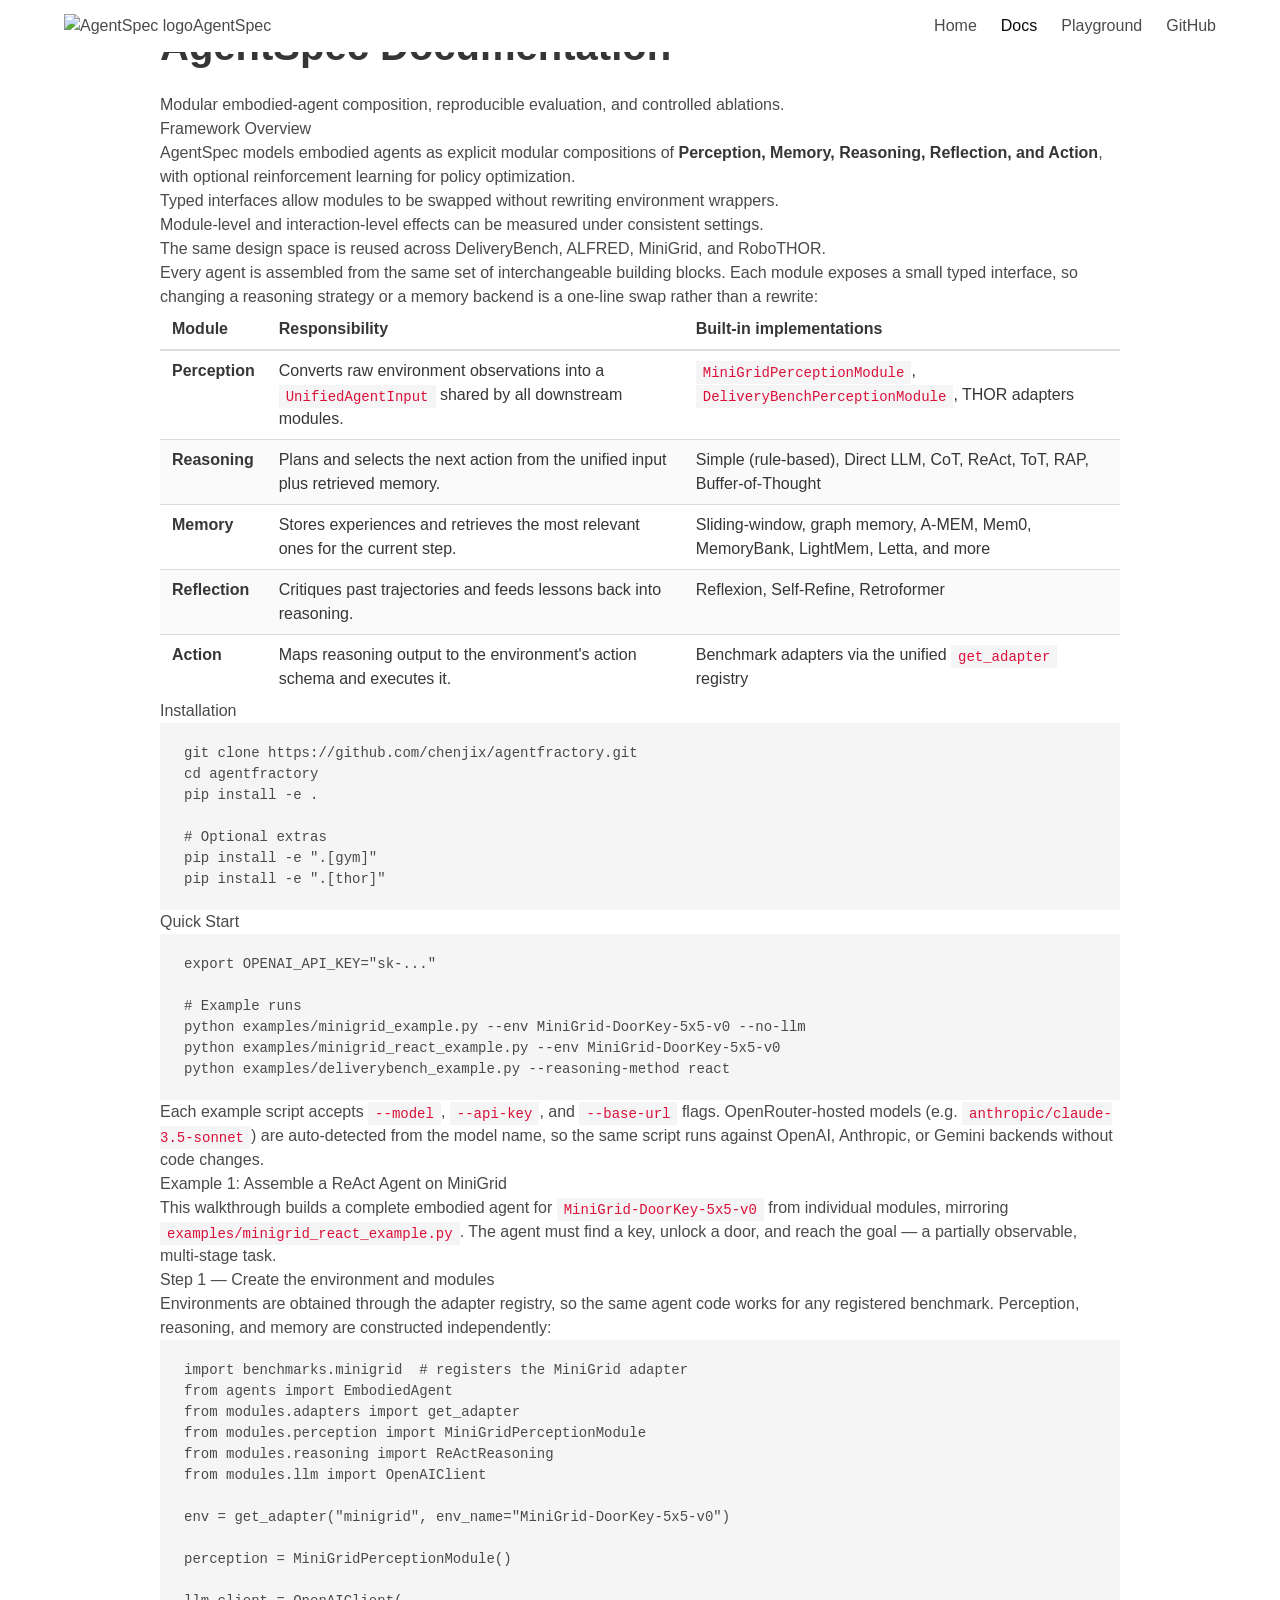
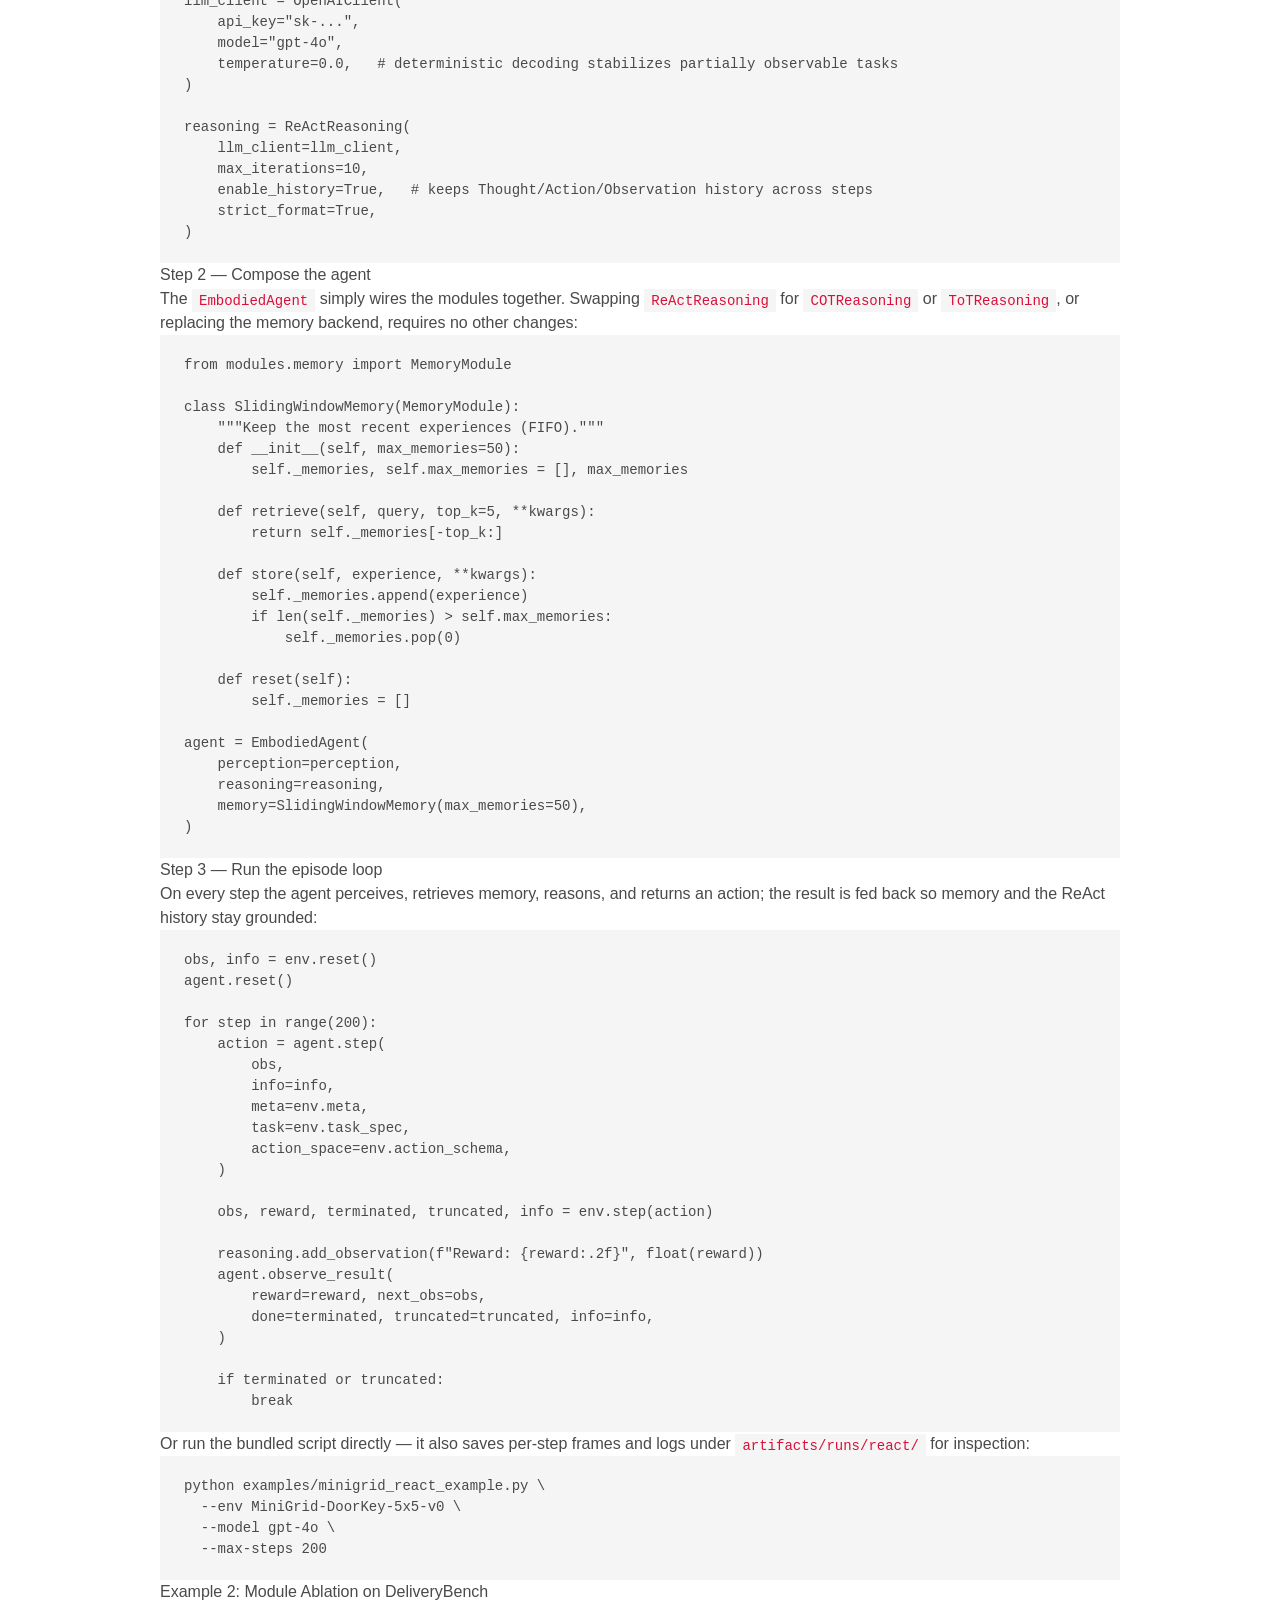
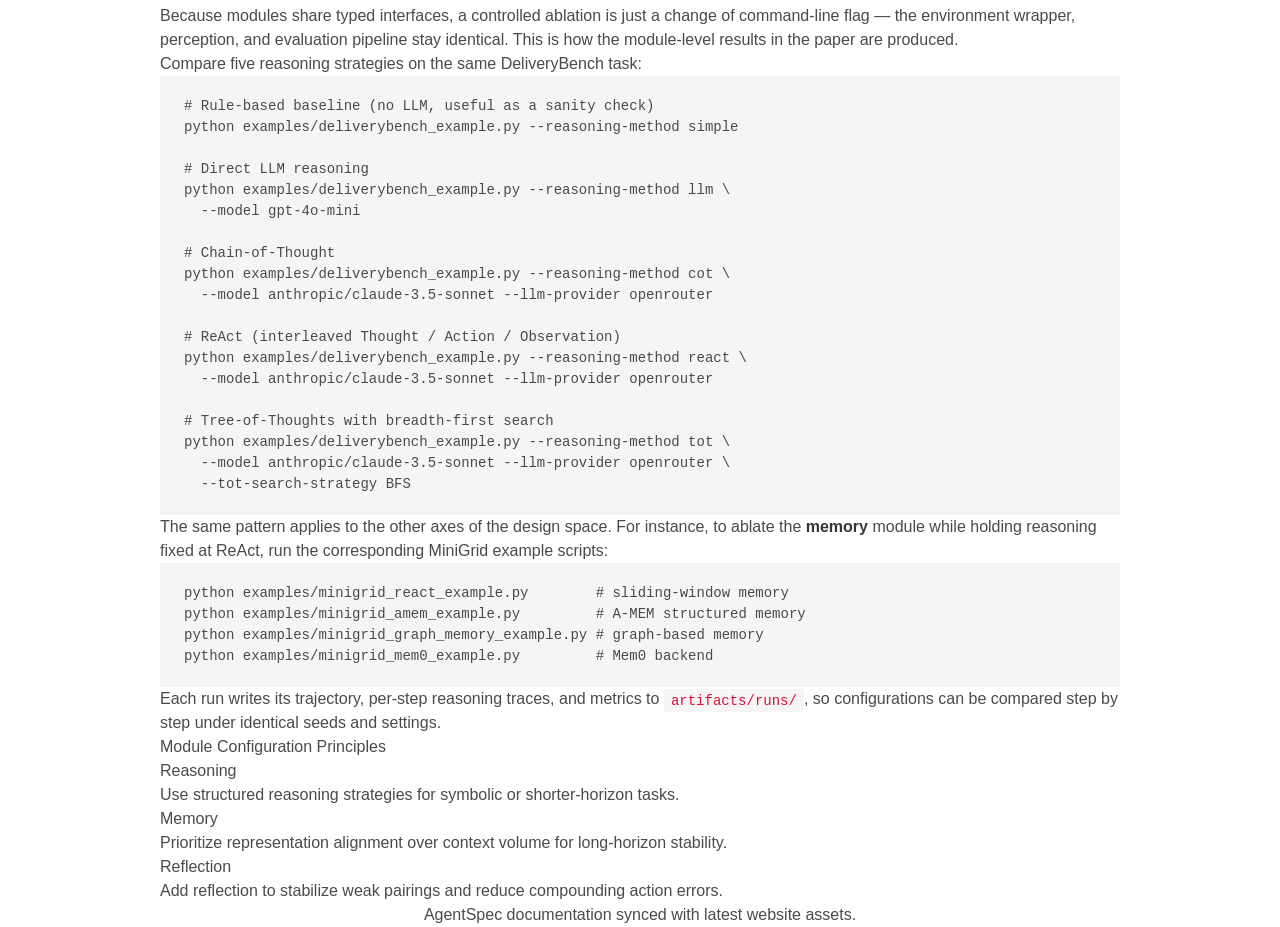
==== commit 5daeca8e: "modify release ver" ====
--- a/docs.html
+++ b/docs.html
@@ -1,31 +1,21 @@
 <!DOCTYPE html>
 <html lang="en">
-
 <head>
   <meta charset="UTF-8" />
   <meta name="viewport" content="width=device-width, initial-scale=1" />
-  <title>Docs — AgentFactory</title>
-  <meta name="description" content="Step-by-step installation and environment setup for AgentFactory." />
-
-  <!-- Bulma + extensions -->
+  <title>AgentSpec Documentation</title>
+  <meta name="description" content="Documentation for AgentSpec modular embodied-agent framework and benchmark usage." />
+  <link rel="icon" type="image/svg+xml" href="assets/agentspec-logo.svg" />
   <link rel="stylesheet" href="css/bulma.min.css" />
-  <link rel="stylesheet" href="css/bulma-carousel.min.css" />
-  <link rel="stylesheet" href="css/bulma-slider.min.css" />
-  <link rel="stylesheet" href="css/fontawesome.all.min.css" />
-
-  <!-- Project overrides -->
-  <link rel="stylesheet" href="css/index.css" />
+  <link rel="stylesheet" href="css/home.css" />
 </head>
-
-<body class="docs-light">
-
-  <!-- ── Navbar ─────────────────────────────────────────────── -->
-  <nav class="navbar is-fixed-top" role="navigation" aria-label="main navigation">
+<body>
+  <nav class="navbar is-fixed-top top-nav" role="navigation" aria-label="main navigation">
     <div class="container">
       <div class="navbar-brand">
-        <a class="navbar-item has-text-weight-semibold" href="index.html">
-          <span class="icon has-text-info mr-2"><i class="fas fa-robot"></i></span>
-          AgentFactory
+        <a class="navbar-item brand" href="index.html">
+          <img src="assets/agentspec-logo.svg" alt="AgentSpec logo" class="brand-logo" />
+          <span>AgentSpec</span>
         </a>
         <a role="button" class="navbar-burger" aria-label="menu" aria-expanded="false" data-target="mainNav">
           <span aria-hidden="true"></span>
@@ -35,331 +25,304 @@
       </div>
       <div id="mainNav" class="navbar-menu">
         <div class="navbar-end">
-          <a class="navbar-item" href="index.html">
-            <span class="icon"><i class="fas fa-home"></i></span><span>Home</span>
-          </a>
-          <a class="navbar-item is-active" href="docs.html">
-            <span class="icon"><i class="fas fa-book"></i></span><span>Docs</span>
-          </a>
-          <a class="navbar-item" href="playground.html">
-            <span class="icon"><i class="fas fa-cogs"></i></span><span>Playground</span>
-          </a>
-          <a class="navbar-item" href="https://github.com/chenjix/agentfractory" target="_blank" rel="noopener">
-            <span class="icon"><i class="fab fa-github"></i></span><span>GitHub</span>
-          </a>
+          <a class="navbar-item" href="index.html">Home</a>
+          <a class="navbar-item is-active" href="docs.html">Docs</a>
+          <a class="navbar-item" href="playground/playground.html">Playground</a>
+          <a class="navbar-item" href="https://github.com/chenjix/agentfractory" target="_blank" rel="noopener">GitHub</a>
         </div>
       </div>
     </div>
   </nav>
 
-  <!-- ── Main content ───────────────────────────────────────── -->
-  <section class="section is-first-below-nav">
-    <div class="container">
-      <div class="columns">
-
-        <!-- Sidebar -->
-        <div class="column is-3">
-          <aside class="menu docs-sidebar">
-            <p class="menu-label">Getting Started</p>
-            <ul class="menu-list">
-              <li><a class="is-active" href="#overview">Overview</a></li>
-              <li><a href="#installation">Installation</a></li>
-              <li><a href="#quick-start">Quick Start</a></li>
-              <li><a href="#run-first-agent">Run First Agent</a></li>
-            </ul>
-            <p class="menu-label">Environments</p>
-            <ul class="menu-list">
-              <li><a href="#environment-overview">Environment Overview</a></li>
-              <li><a href="#minigrid-environments">MiniGrid Environments</a></li>
-            </ul>
-            <p class="menu-label">Tools</p>
-            <ul class="menu-list">
-              <li><a href="#quick-start-code">Quick Start Code</a></li>
-              <li><a href="#interactive-demo">Playground</a></li>
-            </ul>
-          </aside>
+  <main class="main-content">
+    <section class="hero-section">
+      <div class="container is-max-desktop">
+        <div class="hero-logo-row">
+          <img src="assets/agentspec-logo.svg" alt="AgentSpec logo" class="hero-title-logo" />
+          <span class="hero-logo-text">AgentSpec Docs</span>
         </div>
-
-        <!-- Content -->
-        <div class="column is-9">
-          <div class="content docs-content-narrow">
-
-            <!-- Header -->
-            <header id="overview" class="mb-6">
-              <p class="section-eyebrow section-eyebrow--muted">Getting Started</p>
-              <h1 class="title is-2 mt-2 heading-display">Docs</h1>
-              <p class="subtitle is-5 has-text-grey">
-                Get the framework running on your machine in a few minutes. Install the base package,
-                enable the extras you need, and run a working agent loop against MiniGrid or DeliveryBench.
-              </p>
-            </header>
-
-            <!-- Overview -->
-            <section class="mb-6">
-              <h2 class="title is-4 heading-display">Overview</h2>
-              <p>
-                AgentFactory lets you combine environment adapters, perception,
-                reasoning, memory, and reflection modules into a single agent runtime. The setup flow
-                below keeps the defaults simple while still making it easy to enable LLM-based methods
-                and environment-specific dependencies.
-              </p>
-              <div class="notification is-info is-light mt-4">
-                <strong>New here?</strong> Start with the installation and quick start commands below,
-                then use the playground once the core dependencies are installed.
-              </div>
-            </section>
-
-            <!-- Installation -->
-            <hr />
-            <section id="installation" class="mb-6">
-              <h2 class="title is-4 heading-display">Installation</h2>
-              <p>
-                Clone the repository and install it in editable mode. Add optional extras depending on
-                the environment stack you plan to use.
-              </p>
-              <div class="code-panel mt-4">
-                <div class="code-toolbar">
-                  <span class="code-filename">terminal</span>
-                </div>
-                <div class="code-body">
-                  <pre><span class="cmt"># Clone</span>
-git clone https://github.com/chenjix/agentfractory.git
+        <h1 class="title is-2 paper-title">AgentSpec Documentation</h1>
+        <p class="affiliations">Modular embodied-agent composition, reproducible evaluation, and controlled ablations.</p>
+      </div>
+    </section>
+
+    <section class="section-block section-soft">
+      <div class="container is-max-desktop">
+        <h2 class="section-title">Framework Overview</h2>
+        <p>
+          AgentSpec models embodied agents as explicit modular compositions of
+          <strong>Perception, Memory, Reasoning, Reflection, and Action</strong>,
+          with optional reinforcement learning for policy optimization.
+        </p>
+        <ul class="bullets">
+          <li>Typed interfaces allow modules to be swapped without rewriting environment wrappers.</li>
+          <li>Module-level and interaction-level effects can be measured under consistent settings.</li>
+          <li>The same design space is reused across DeliveryBench, ALFRED, MiniGrid, and RoboTHOR.</li>
+        </ul>
+        <p>
+          Every agent is assembled from the same set of interchangeable building blocks.
+          Each module exposes a small typed interface, so changing a reasoning strategy or a
+          memory backend is a one-line swap rather than a rewrite:
+        </p>
+        <table class="table is-fullwidth is-striped docs-table">
+          <thead>
+            <tr><th>Module</th><th>Responsibility</th><th>Built-in implementations</th></tr>
+          </thead>
+          <tbody>
+            <tr>
+              <td><strong>Perception</strong></td>
+              <td>Converts raw environment observations into a <code>UnifiedAgentInput</code> shared by all downstream modules.</td>
+              <td><code>MiniGridPerceptionModule</code>, <code>DeliveryBenchPerceptionModule</code>, THOR adapters</td>
+            </tr>
+            <tr>
+              <td><strong>Reasoning</strong></td>
+              <td>Plans and selects the next action from the unified input plus retrieved memory.</td>
+              <td>Simple (rule-based), Direct LLM, CoT, ReAct, ToT, RAP, Buffer-of-Thought</td>
+            </tr>
+            <tr>
+              <td><strong>Memory</strong></td>
+              <td>Stores experiences and retrieves the most relevant ones for the current step.</td>
+              <td>Sliding-window, graph memory, A-MEM, Mem0, MemoryBank, LightMem, Letta, and more</td>
+            </tr>
+            <tr>
+              <td><strong>Reflection</strong></td>
+              <td>Critiques past trajectories and feeds lessons back into reasoning.</td>
+              <td>Reflexion, Self-Refine, Retroformer</td>
+            </tr>
+            <tr>
+              <td><strong>Action</strong></td>
+              <td>Maps reasoning output to the environment's action schema and executes it.</td>
+              <td>Benchmark adapters via the unified <code>get_adapter</code> registry</td>
+            </tr>
+          </tbody>
+        </table>
+      </div>
+    </section>
+
+    <section class="section-block">
+      <div class="container is-max-desktop">
+        <h2 class="section-title">Installation</h2>
+        <pre class="bibtex-block"><code>git clone https://github.com/chenjix/agentfractory.git
 cd agentfractory
-
-<span class="cmt"># Basic install</span>
 pip install -e .
 
-<span class="cmt"># Optional extras</span>
-pip install -e <span class="str">".[thor]"</span>      <span class="cmt"># AI2-THOR support</span>
-pip install -e <span class="str">".[gym]"</span>       <span class="cmt"># Gym / MiniGrid support</span></pre>
-                </div>
-              </div>
-            </section>
-
-            <!-- Quick Start -->
-            <hr />
-            <section id="quick-start" class="mb-6">
-              <h2 class="title is-4 heading-display">Quick Start</h2>
-              <p>
-                Set <code class="setup-inline-code">OPENAI_API_KEY</code> if you plan to use
-                LLM-backed reasoning. MiniGrid and AI2-THOR can then be installed independently.
-              </p>
-              <div class="code-panel mt-4">
-                <div class="code-toolbar">
-                  <span class="code-filename">terminal</span>
-                </div>
-                <div class="code-body">
-                  <pre><span class="cmt"># API key for llm, react, cot, tot, guided_search, or self_refine</span>
-<span class="kw">export</span> OPENAI_API_KEY=<span class="str">"sk-..."</span>
-
-<span class="cmt"># MiniGrid</span>
-pip install minigrid
-
-<span class="cmt"># AI2-THOR</span>
-pip install ai2thor</pre>
-                </div>
-              </div>
-              <p class="mt-4">
-                After installation, environments expose the usual loop you would expect:
-                <code class="setup-inline-code">reset()</code>,
-                <code class="setup-inline-code">step()</code>, and an action schema that the agent can
-                consume.
-              </p>
-            </section>
-
-            <!-- Environment Overview -->
-            <hr />
-            <section id="environment-overview" class="mb-6">
-              <h2 class="title is-4 heading-display">Environment Overview</h2>
-              <p>
-                MiniGrid is the fastest way to validate an agent configuration locally. DeliveryBench
-                is useful when you want a richer benchmark flow, while THOR is best when you need a
-                more grounded 3D embodied environment.
-              </p>
-            </section>
-
-            <!-- MiniGrid Environments -->
-            <hr />
-            <section id="minigrid-environments" class="mb-6">
-              <h2 class="title is-4 heading-display">MiniGrid Environments</h2>
-              <p>
-                The following presets are exposed directly in the playground and example scripts.
-              </p>
-              <div class="box mt-4 p-0 overflow-hidden">
-                <table class="table is-striped is-fullwidth mb-0">
-                  <thead>
-                    <tr>
-                      <th>Name</th>
-                      <th>Description</th>
-                    </tr>
-                  </thead>
-                  <tbody>
-                    <tr>
-                      <td><code>MiniGrid-Empty-5x5-v0</code></td>
-                      <td>Simple navigation</td>
-                    </tr>
-                    <tr>
-                      <td><code>MiniGrid-DoorKey-5x5-v0</code></td>
-                      <td>Find key, open door, and reach goal</td>
-                    </tr>
-                    <tr>
-                      <td><code>MiniGrid-DoorKey-6x6-v0</code></td>
-                      <td>Larger key-door task</td>
-                    </tr>
-                    <tr>
-                      <td><code>MiniGrid-DoorKey-8x8-v0</code></td>
-                      <td>Even larger variant</td>
-                    </tr>
-                    <tr>
-                      <td><code>MiniGrid-MultiRoom-N2-S4-v0</code></td>
-                      <td>Multi-room navigation</td>
-                    </tr>
-                    <tr>
-                      <td><code>MiniGrid-MemoryS17Random-v0</code></td>
-                      <td>Memory-focused task</td>
-                    </tr>
-                  </tbody>
-                </table>
-              </div>
-            </section>
-
-            <!-- Run Your First Agent -->
-            <hr />
-            <section id="run-first-agent" class="mb-6">
-              <h2 class="title is-4 heading-display">Run Your First Agent</h2>
-              <p>
-                Start with a simple MiniGrid loop, then move to a more capable reasoning module once
-                your environment and API key are configured.
-              </p>
-              <div class="code-panel mt-4">
-                <div class="code-toolbar">
-                  <span class="code-filename">terminal</span>
-                </div>
-                <div class="code-body">
-                  <pre><span class="cmt"># MiniGrid - simple reasoning (no llm)</span>
+# Optional extras
+pip install -e ".[gym]"
+pip install -e ".[thor]"</code></pre>
+      </div>
+    </section>
+
+    <section class="section-block section-soft">
+      <div class="container is-max-desktop">
+        <h2 class="section-title">Quick Start</h2>
+        <pre class="bibtex-block"><code>export OPENAI_API_KEY="sk-..."
+
+# Example runs
 python examples/minigrid_example.py --env MiniGrid-DoorKey-5x5-v0 --no-llm
-
-<span class="cmt"># MiniGrid - ReAct reasoning</span>
 python examples/minigrid_react_example.py --env MiniGrid-DoorKey-5x5-v0
-
-<span class="cmt"># MiniGrid - Guided Search</span>
-python examples/minigrid_example.py --reasoner guided_search
-
-<span class="cmt"># DeliveryBench</span>
-python examples/deliverybench_example.py --reasoning-method react</pre>
-                </div>
-              </div>
-            </section>
-
-            <!-- Quick Start Code -->
-            <hr />
-            <section id="quick-start-code" class="mb-6">
-              <h2 class="title is-4 heading-display">Quick Start Code</h2>
-              <p>
-                You can also compose the framework programmatically by importing the modules directly
-                and wiring them into an <code class="setup-inline-code">EmbodiedAgent</code>.
-              </p>
-              <div class="code-panel mt-4">
-                <div class="code-toolbar">
-                  <span class="code-filename">quick_start.py</span>
-                </div>
-                <div class="code-body">
-                  <pre><span class="kw">import</span> os
-<span class="kw">from</span> modules.llm <span class="kw">import</span> OpenAIClient
-<span class="kw">from</span> modules.reasoning <span class="kw">import</span> ReActReasoning
-<span class="kw">from</span> agents <span class="kw">import</span> EmbodiedAgent
+python examples/deliverybench_example.py --reasoning-method react</code></pre>
+        <p>
+          Each example script accepts <code>--model</code>, <code>--api-key</code>, and
+          <code>--base-url</code> flags. OpenRouter-hosted models (e.g.
+          <code>anthropic/claude-3.5-sonnet</code>) are auto-detected from the model name,
+          so the same script runs against OpenAI, Anthropic, or Gemini backends without code changes.
+        </p>
+      </div>
+    </section>
+
+    <section class="section-block">
+      <div class="container is-max-desktop">
+        <h2 class="section-title">Example 1: Assemble a ReAct Agent on MiniGrid</h2>
+        <p>
+          This walkthrough builds a complete embodied agent for
+          <code>MiniGrid-DoorKey-5x5-v0</code> from individual modules, mirroring
+          <code>examples/minigrid_react_example.py</code>. The agent must find a key,
+          unlock a door, and reach the goal — a partially observable, multi-stage task.
+        </p>
+
+        <h3 class="docs-step-title">Step 1 — Create the environment and modules</h3>
+        <p>
+          Environments are obtained through the adapter registry, so the same agent code
+          works for any registered benchmark. Perception, reasoning, and memory are
+          constructed independently:
+        </p>
+        <pre class="bibtex-block"><code>import benchmarks.minigrid  # registers the MiniGrid adapter
+from agents import EmbodiedAgent
+from modules.adapters import get_adapter
+from modules.perception import MiniGridPerceptionModule
+from modules.reasoning import ReActReasoning
+from modules.llm import OpenAIClient
+
+env = get_adapter("minigrid", env_name="MiniGrid-DoorKey-5x5-v0")
+
+perception = MiniGridPerceptionModule()
 
 llm_client = OpenAIClient(
-    api_key=os.getenv(<span class="str">"OPENAI_API_KEY"</span>),
-    model=<span class="str">"gpt-4o-mini"</span>,
+    api_key="sk-...",
+    model="gpt-4o",
+    temperature=0.0,   # deterministic decoding stabilizes partially observable tasks
 )
 
 reasoning = ReActReasoning(
     llm_client=llm_client,
-    enable_history=<span class="kw">True</span>,
-)
+    max_iterations=10,
+    enable_history=True,   # keeps Thought/Action/Observation history across steps
+    strict_format=True,
+)</code></pre>
+
+        <h3 class="docs-step-title">Step 2 — Compose the agent</h3>
+        <p>
+          The <code>EmbodiedAgent</code> simply wires the modules together. Swapping
+          <code>ReActReasoning</code> for <code>COTReasoning</code> or <code>ToTReasoning</code>,
+          or replacing the memory backend, requires no other changes:
+        </p>
+        <pre class="bibtex-block"><code>from modules.memory import MemoryModule
+
+class SlidingWindowMemory(MemoryModule):
+    """Keep the most recent experiences (FIFO)."""
+    def __init__(self, max_memories=50):
+        self._memories, self.max_memories = [], max_memories
+
+    def retrieve(self, query, top_k=5, **kwargs):
+        return self._memories[-top_k:]
+
+    def store(self, experience, **kwargs):
+        self._memories.append(experience)
+        if len(self._memories) > self.max_memories:
+            self._memories.pop(0)
+
+    def reset(self):
+        self._memories = []
 
 agent = EmbodiedAgent(
     perception=perception,
     reasoning=reasoning,
-    memory=memory,
-)</pre>
-                </div>
-              </div>
-            </section>
-
-            <!-- Interactive Demo -->
-            <hr />
-            <section id="interactive-demo" class="mb-6">
-              <h2 class="title is-4 heading-display">Playground</h2>
-              <p>
-                Prefer a guided flow? Use the <a href="playground.html">playground</a>
-                to visually choose your modules and download a generated script.
-              </p>
-            </section>
-
-          </div>
+    memory=SlidingWindowMemory(max_memories=50),
+)</code></pre>
+
+        <h3 class="docs-step-title">Step 3 — Run the episode loop</h3>
+        <p>
+          On every step the agent perceives, retrieves memory, reasons, and returns an
+          action; the result is fed back so memory and the ReAct history stay grounded:
+        </p>
+        <pre class="bibtex-block"><code>obs, info = env.reset()
+agent.reset()
+
+for step in range(200):
+    action = agent.step(
+        obs,
+        info=info,
+        meta=env.meta,
+        task=env.task_spec,
+        action_space=env.action_schema,
+    )
+
+    obs, reward, terminated, truncated, info = env.step(action)
+
+    reasoning.add_observation(f"Reward: {reward:.2f}", float(reward))
+    agent.observe_result(
+        reward=reward, next_obs=obs,
+        done=terminated, truncated=truncated, info=info,
+    )
+
+    if terminated or truncated:
+        break</code></pre>
+        <p>
+          Or run the bundled script directly — it also saves per-step frames and logs under
+          <code>artifacts/runs/react/</code> for inspection:
+        </p>
+        <pre class="bibtex-block"><code>python examples/minigrid_react_example.py \
+  --env MiniGrid-DoorKey-5x5-v0 \
+  --model gpt-4o \
+  --max-steps 200</code></pre>
+      </div>
+    </section>
+
+    <section class="section-block section-soft">
+      <div class="container is-max-desktop">
+        <h2 class="section-title">Example 2: Module Ablation on DeliveryBench</h2>
+        <p>
+          Because modules share typed interfaces, a controlled ablation is just a change of
+          command-line flag — the environment wrapper, perception, and evaluation pipeline
+          stay identical. This is how the module-level results in the paper are produced.
+        </p>
+        <p>
+          Compare five reasoning strategies on the same DeliveryBench task:
+        </p>
+        <pre class="bibtex-block"><code># Rule-based baseline (no LLM, useful as a sanity check)
+python examples/deliverybench_example.py --reasoning-method simple
+
+# Direct LLM reasoning
+python examples/deliverybench_example.py --reasoning-method llm \
+  --model gpt-4o-mini
+
+# Chain-of-Thought
+python examples/deliverybench_example.py --reasoning-method cot \
+  --model anthropic/claude-3.5-sonnet --llm-provider openrouter
+
+# ReAct (interleaved Thought / Action / Observation)
+python examples/deliverybench_example.py --reasoning-method react \
+  --model anthropic/claude-3.5-sonnet --llm-provider openrouter
+
+# Tree-of-Thoughts with breadth-first search
+python examples/deliverybench_example.py --reasoning-method tot \
+  --model anthropic/claude-3.5-sonnet --llm-provider openrouter \
+  --tot-search-strategy BFS</code></pre>
+        <p>
+          The same pattern applies to the other axes of the design space. For instance, to
+          ablate the <strong>memory</strong> module while holding reasoning fixed at ReAct,
+          run the corresponding MiniGrid example scripts:
+        </p>
+        <pre class="bibtex-block"><code>python examples/minigrid_react_example.py        # sliding-window memory
+python examples/minigrid_amem_example.py         # A-MEM structured memory
+python examples/minigrid_graph_memory_example.py # graph-based memory
+python examples/minigrid_mem0_example.py         # Mem0 backend</code></pre>
+        <p>
+          Each run writes its trajectory, per-step reasoning traces, and metrics to
+          <code>artifacts/runs/</code>, so configurations can be compared step by step
+          under identical seeds and settings.
+        </p>
+      </div>
+    </section>
+
+    <section class="section-block">
+      <div class="container is-max-desktop">
+        <h2 class="section-title">Module Configuration Principles</h2>
+        <div class="finding-grid">
+          <article class="finding-card">
+            <h3>Reasoning</h3>
+            <p>Use structured reasoning strategies for symbolic or shorter-horizon tasks.</p>
+          </article>
+          <article class="finding-card">
+            <h3>Memory</h3>
+            <p>Prioritize representation alignment over context volume for long-horizon stability.</p>
+          </article>
+          <article class="finding-card">
+            <h3>Reflection</h3>
+            <p>Add reflection to stabilize weak pairings and reduce compounding action errors.</p>
+          </article>
         </div>
       </div>
-    </div>
-  </section>
-
-  <!-- ── Footer ─────────────────────────────────────────────── -->
-  <footer class="footer site-footer">
-    <div class="content has-text-centered">
-      <p>
-        AgentFactory &mdash;
-        <a href="https://github.com/chenjix/agentfractory" target="_blank" rel="noopener">GitHub</a>
-      </p>
+    </section>
+  </main>
+
+  <footer class="site-footer">
+    <div class="container is-max-desktop has-text-centered">
+      <p>AgentSpec documentation synced with latest website assets.</p>
     </div>
   </footer>
 
-  <!-- ── Scripts ────────────────────────────────────────────── -->
-  <script src="js/fontawesome.all.min.js"></script>
   <script>
-    document.addEventListener('DOMContentLoaded', () => {
-      // Navbar burger toggle
-      const burgers = document.querySelectorAll('.navbar-burger');
-      burgers.forEach(burger => {
-        burger.addEventListener('click', () => {
+    document.addEventListener("DOMContentLoaded", function () {
+      const burgers = document.querySelectorAll(".navbar-burger");
+      burgers.forEach((burger) => {
+        burger.addEventListener("click", () => {
           const target = document.getElementById(burger.dataset.target);
-          burger.classList.toggle('is-active');
-          target.classList.toggle('is-active');
+          burger.classList.toggle("is-active");
+          target.classList.toggle("is-active");
         });
       });
-
-      // Sidebar scroll spy
-      const links = Array.from(document.querySelectorAll('.menu-list a'));
-      const sections = links
-        .map(link => document.querySelector(link.getAttribute('href')))
-        .filter(Boolean);
-
-      function setActive(id) {
-        links.forEach(link => {
-          const isMatch = link.getAttribute('href') === `#${id}`;
-          if (isMatch) {
-            link.classList.add('is-active');
-          } else {
-            link.classList.remove('is-active');
-          }
-        });
-      }
-
-      const observer = new IntersectionObserver((entries) => {
-        const visible = entries
-          .filter(entry => entry.isIntersecting)
-          .sort((a, b) => b.intersectionRatio - a.intersectionRatio)[0];
-        if (visible) {
-          setActive(visible.target.id);
-        }
-      }, {
-        rootMargin: '-20% 0px -60% 0px',
-        threshold: [0.2, 0.4, 0.6]
-      });
-
-      sections.forEach(section => observer.observe(section));
     });
   </script>
 </body>
-
 </html>
